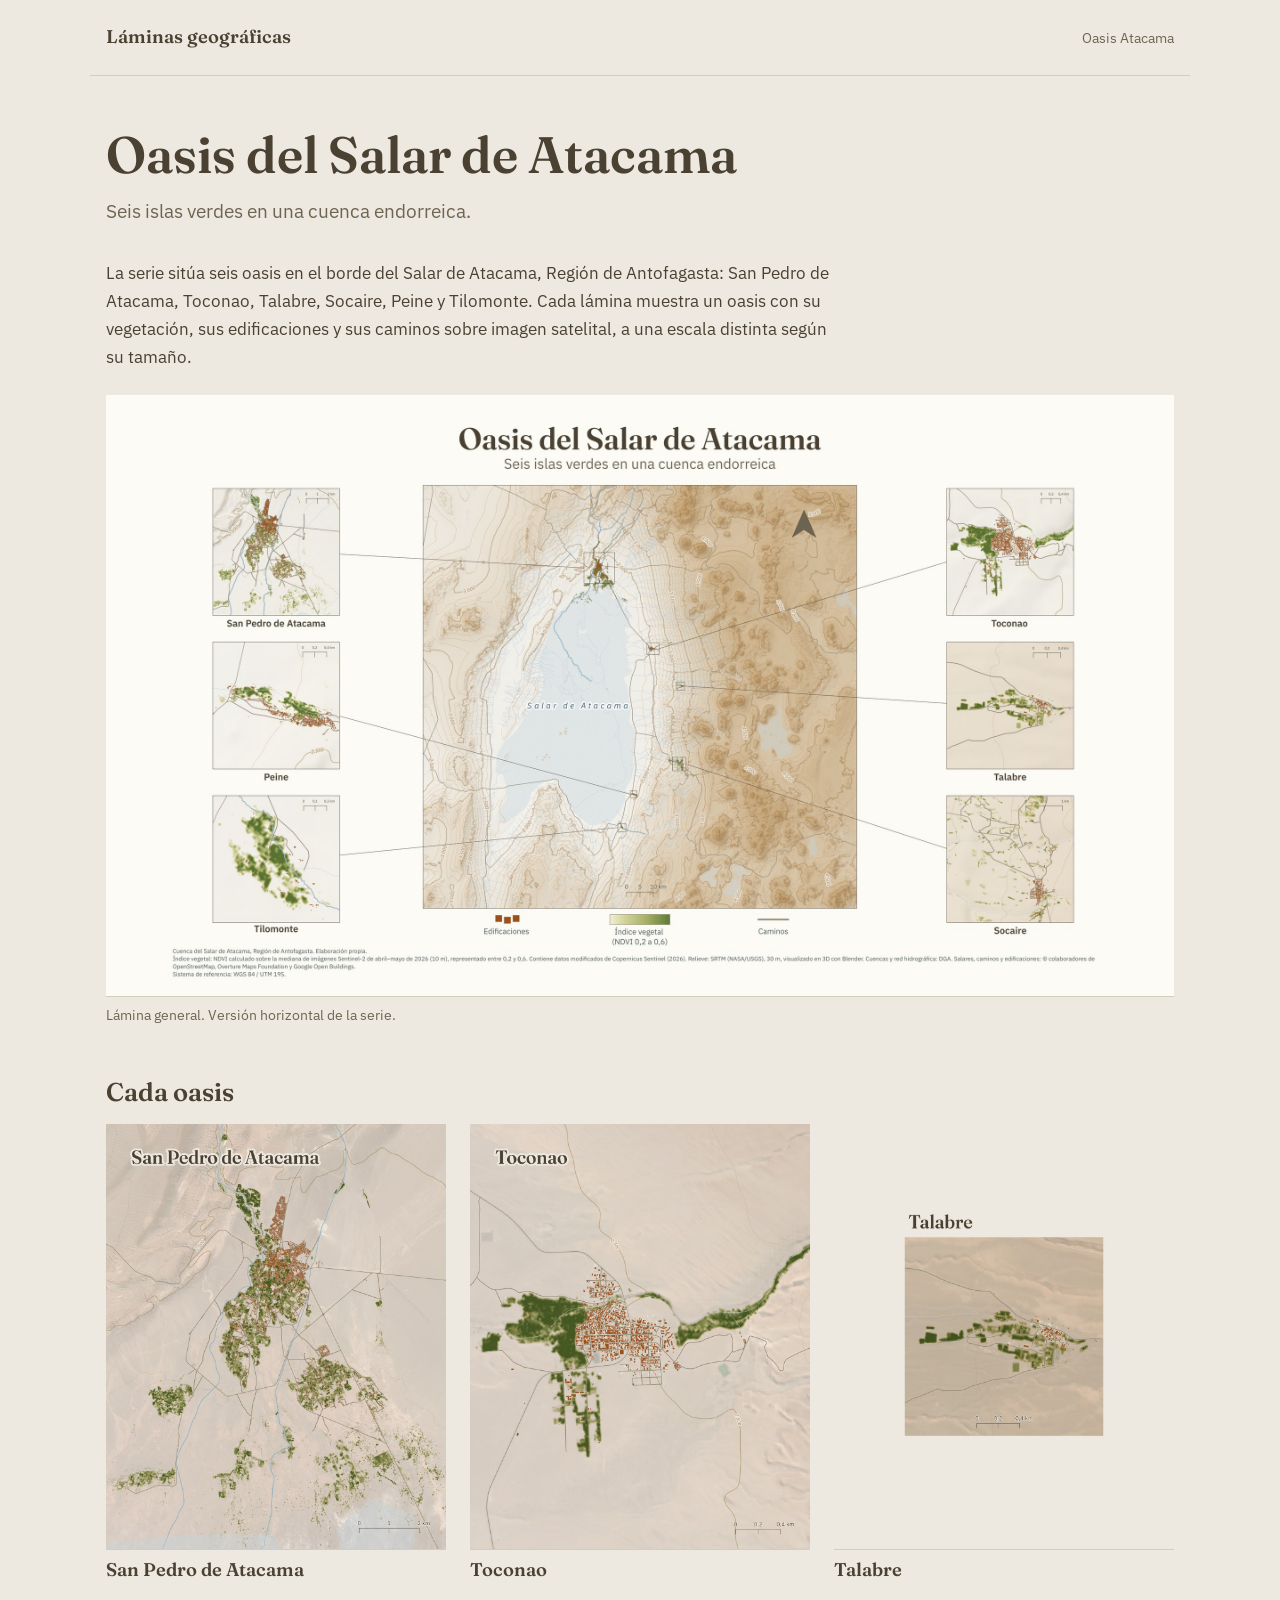
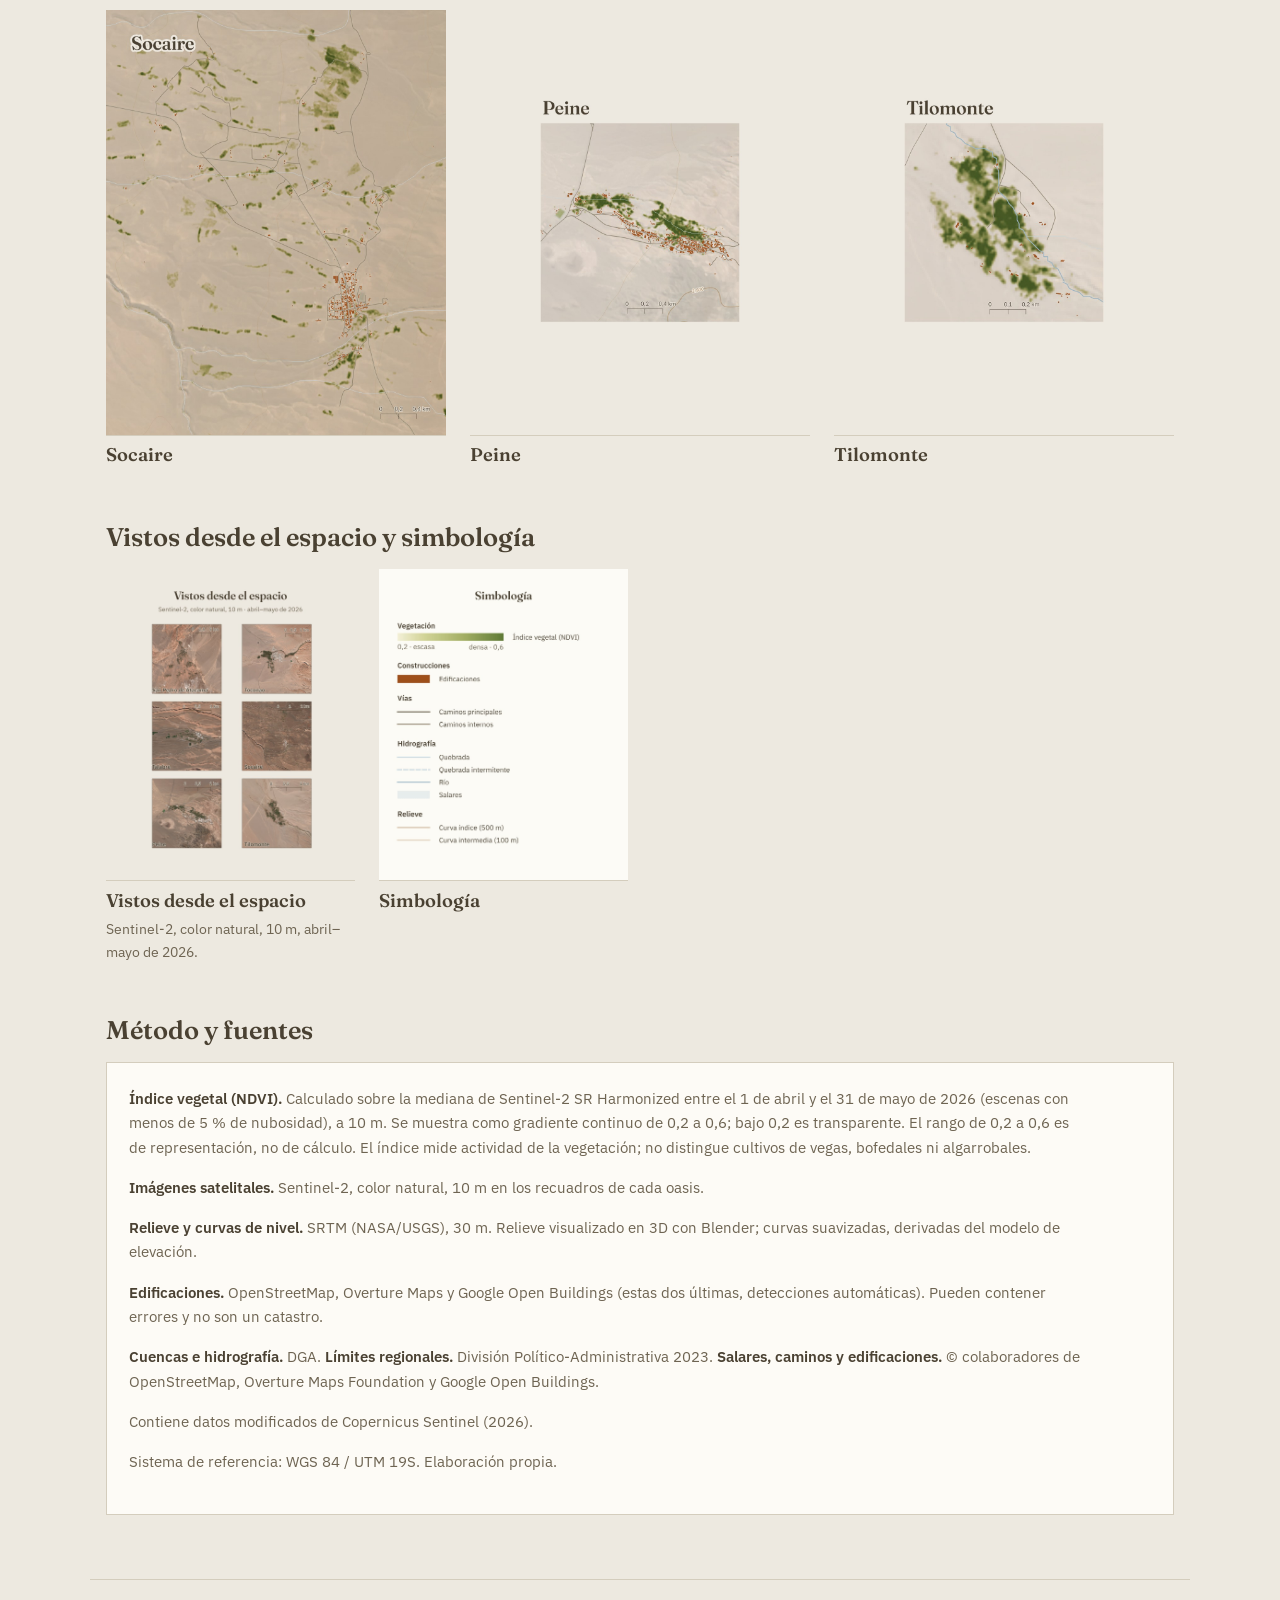
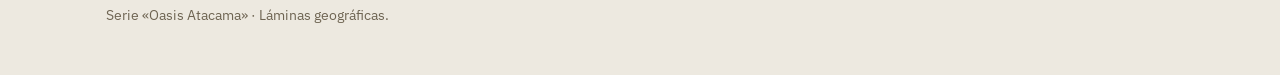
==== oasis/index.html @ 91634dd9 "Add files via upload" ====
<!doctype html>
<html lang="es-CL">
<head>
<meta charset="utf-8">
<meta name="viewport" content="width=device-width,initial-scale=1">
<title>Oasis Atacama · Láminas geográficas</title>
<meta name="description" content="Seis islas verdes en una cuenca endorreica: los oasis del Salar de Atacama vistos con Sentinel-2.">
<link rel="preconnect" href="https://fonts.googleapis.com"><link rel="preconnect" href="https://fonts.gstatic.com" crossorigin><link href="https://fonts.googleapis.com/css2?family=Fraunces:opsz,wght@9..144,600&family=IBM+Plex+Sans:wght@400;600&display=swap" rel="stylesheet">
<link rel="stylesheet" href="../estilos.css">
</head>
<body>
<header class="sitio"><a class="marca" href="../index.html">Láminas geográficas</a><nav><a href="index.html" aria-current="page">Oasis Atacama</a></nav></header>
<main>
<h1>Oasis del Salar de Atacama</h1>
<p class="bajada">Seis islas verdes en una cuenca endorreica.</p>
<p>La serie sitúa seis oasis en el borde del Salar de Atacama, Región de Antofagasta: San Pedro de Atacama, Toconao, Talabre, Socaire, Peine y Tilomonte. Cada lámina muestra un oasis con su vegetación, sus edificaciones y sus caminos sobre imagen satelital, a una escala distinta según su tamaño.</p>
<figure class="hero"><img src="../img/oasis_horizontal.jpg" width="2400" height="1350" alt="Lámina horizontal: mapa de la cuenca del Salar de Atacama al centro, con relieve y curvas de nivel, y seis recuadros de detalle conectados a cada oasis: San Pedro de Atacama, Toconao, Talabre, Socaire, Peine y Tilomonte." loading="eager"><figcaption>Lámina general. Versión horizontal de la serie.</figcaption></figure>

<h2>Cada oasis</h2>
<div class="grilla"><article class="tarjeta"><a href="../img/02_san_pedro.jpg"><figure><img src="../img/02_san_pedro.jpg" width="1080" height="1350" alt="Mapa del oasis de San Pedro de Atacama sobre imagen satelital: vegetación en verde, edificaciones en marrón y caminos en gris." loading="lazy"></figure><h3>San Pedro de Atacama</h3></a></article><article class="tarjeta"><a href="../img/03_toconao.jpg"><figure><img src="../img/03_toconao.jpg" width="1080" height="1350" alt="Mapa del oasis de Toconao: una franja de vegetación verde al oeste y al este del casco urbano, con edificaciones en marrón." loading="lazy"></figure><h3>Toconao</h3></a></article><article class="tarjeta"><a href="../img/04_talabre.jpg"><figure><img src="../img/04_talabre.jpg" width="1080" height="1350" alt="Mapa del oasis de Talabre: parcelas verdes alargadas alrededor del poblado, sobre imagen satelital." loading="lazy"></figure><h3>Talabre</h3></a></article><article class="tarjeta"><a href="../img/05_socaire.jpg"><figure><img src="../img/05_socaire.jpg" width="1080" height="1350" alt="Mapa del oasis de Socaire: parcelas verdes dispersas alrededor del poblado, con caminos en gris." loading="lazy"></figure><h3>Socaire</h3></a></article><article class="tarjeta"><a href="../img/06_peine.jpg"><figure><img src="../img/06_peine.jpg" width="1080" height="1350" alt="Mapa del oasis de Peine: vegetación verde y edificaciones en marrón dispuestas de forma alargada." loading="lazy"></figure><h3>Peine</h3></a></article><article class="tarjeta"><a href="../img/07_tilomonte.jpg"><figure><img src="../img/07_tilomonte.jpg" width="1080" height="1350" alt="Mapa del oasis de Tilomonte: mancha de vegetación verde con quebradas en azul y algunas edificaciones." loading="lazy"></figure><h3>Tilomonte</h3></a></article></div>

<h2>Vistos desde el espacio y simbología</h2>
<div class="grilla chica">
<article class="tarjeta"><a href="../img/08_vistos_desde_el_espacio.jpg"><figure><img src="../img/08_vistos_desde_el_espacio.jpg" width="1080" height="1350" alt="Seis recuadros en color natural de los oasis, vistos desde el espacio con Sentinel-2." loading="lazy"></figure><h3>Vistos desde el espacio</h3><p>Sentinel-2, color natural, 10&nbsp;m, abril–mayo de 2026.</p></a></article>
<article class="tarjeta"><a href="../img/09_simbologia.jpg"><figure><img src="../img/09_simbologia.jpg" width="1080" height="1350" alt="Simbología de la serie: índice vegetal, edificaciones, vías, hidrografía y curvas de nivel." loading="lazy"></figure><h3>Simbología</h3></a></article>
</div>

<h2>Método y fuentes</h2>
<div class="metodo">
<p><strong>Índice vegetal (NDVI).</strong> Calculado sobre la mediana de Sentinel-2 SR Harmonized entre el 1 de abril y el 31 de mayo de 2026 (escenas con menos de 5&nbsp;% de nubosidad), a 10&nbsp;m. Se muestra como gradiente continuo de 0,2 a 0,6; bajo 0,2 es transparente. El rango de 0,2 a 0,6 es de representación, no de cálculo. El índice mide actividad de la vegetación; no distingue cultivos de vegas, bofedales ni algarrobales.</p>
<p><strong>Imágenes satelitales.</strong> Sentinel-2, color natural, 10&nbsp;m en los recuadros de cada oasis.</p>
<p><strong>Relieve y curvas de nivel.</strong> SRTM (NASA/USGS), 30&nbsp;m. Relieve visualizado en 3D con Blender; curvas suavizadas, derivadas del modelo de elevación.</p>
<p><strong>Edificaciones.</strong> OpenStreetMap, Overture Maps y Google Open Buildings (estas dos últimas, detecciones automáticas). Pueden contener errores y no son un catastro.</p>
<p><strong>Cuencas e hidrografía.</strong> DGA. <strong>Límites regionales.</strong> División Político-Administrativa 2023. <strong>Salares, caminos y edificaciones.</strong> © colaboradores de OpenStreetMap, Overture Maps Foundation y Google Open Buildings.</p>
<p>Contiene datos modificados de Copernicus Sentinel (2026).</p>
<p>Sistema de referencia: WGS&nbsp;84 / UTM&nbsp;19S. Elaboración propia.</p>
</div>
</main>
<footer>Serie «Oasis Atacama» · Láminas geográficas.</footer>
</body>
</html>
---- estilos.css ----
:root{--texto:#4A4132;--gris:#6E6452;--fondo:#EDE9E0;--leyenda:#FDFBF6;--linea:#d4cdbd}
*{box-sizing:border-box}
html{-webkit-text-size-adjust:100%}
body{margin:0;background:var(--fondo);color:var(--texto);font-family:"IBM Plex Sans",system-ui,sans-serif;line-height:1.65;font-size:17px}
a{color:var(--texto);text-decoration-color:var(--gris);text-underline-offset:3px}
a:hover{color:#000}
header.sitio{display:flex;justify-content:space-between;align-items:baseline;gap:1rem;flex-wrap:wrap;max-width:1100px;margin:0 auto;padding:1.4rem 16px;border-bottom:1px solid var(--linea)}
header.sitio .marca{font-family:Fraunces,Georgia,serif;font-weight:600;font-size:1.15rem;text-decoration:none}
header.sitio nav a{margin-left:1.4rem;font-size:.9rem;color:var(--gris);text-decoration:none}
header.sitio nav a:hover{color:var(--texto)}
main{max-width:1100px;margin:0 auto;padding:0 16px 4rem}
h1,h2,h3{font-family:Fraunces,Georgia,serif;font-weight:600;line-height:1.2;margin:0}
h1{font-size:clamp(2rem,5vw,3.2rem);margin:3rem 0 .6rem}
h2{font-size:1.6rem;margin:3.2rem 0 1rem}
h3{font-size:1.15rem;margin:0 0 .3rem}
.bajada{font-size:1.2rem;color:var(--gris);max-width:46rem;margin:0 0 2rem}
p{max-width:46rem;margin:0 0 1rem}
figure{margin:0}
figure img{display:block;width:100%;height:auto;background:var(--leyenda);box-shadow:0 1px 0 var(--linea)}
figcaption{font-size:.85rem;color:var(--gris);margin-top:.5rem}
.hero{margin:1.5rem 0 .5rem}
.grilla{display:grid;grid-template-columns:repeat(auto-fill,minmax(250px,1fr));gap:1.5rem}
.grilla.chica{grid-template-columns:repeat(auto-fill,minmax(210px,1fr))}
.tarjeta a{text-decoration:none;display:block}
.tarjeta h3{margin-top:.6rem}
.tarjeta p{font-size:.9rem;color:var(--gris);margin:0}
.metodo{background:var(--leyenda);border:1px solid var(--linea);padding:1.5rem 1.4rem;margin-top:1rem}
.metodo p{font-size:.92rem;color:var(--gris);max-width:60rem}
.metodo strong{color:var(--texto);font-weight:600}
.proximas{color:var(--gris);font-size:.95rem}
footer{max-width:1100px;margin:0 auto;padding:1.5rem 16px 3rem;border-top:1px solid var(--linea);font-size:.85rem;color:var(--gris)}
@media (max-width:560px){body{font-size:16px}header.sitio nav a{margin:0 1rem 0 0}}
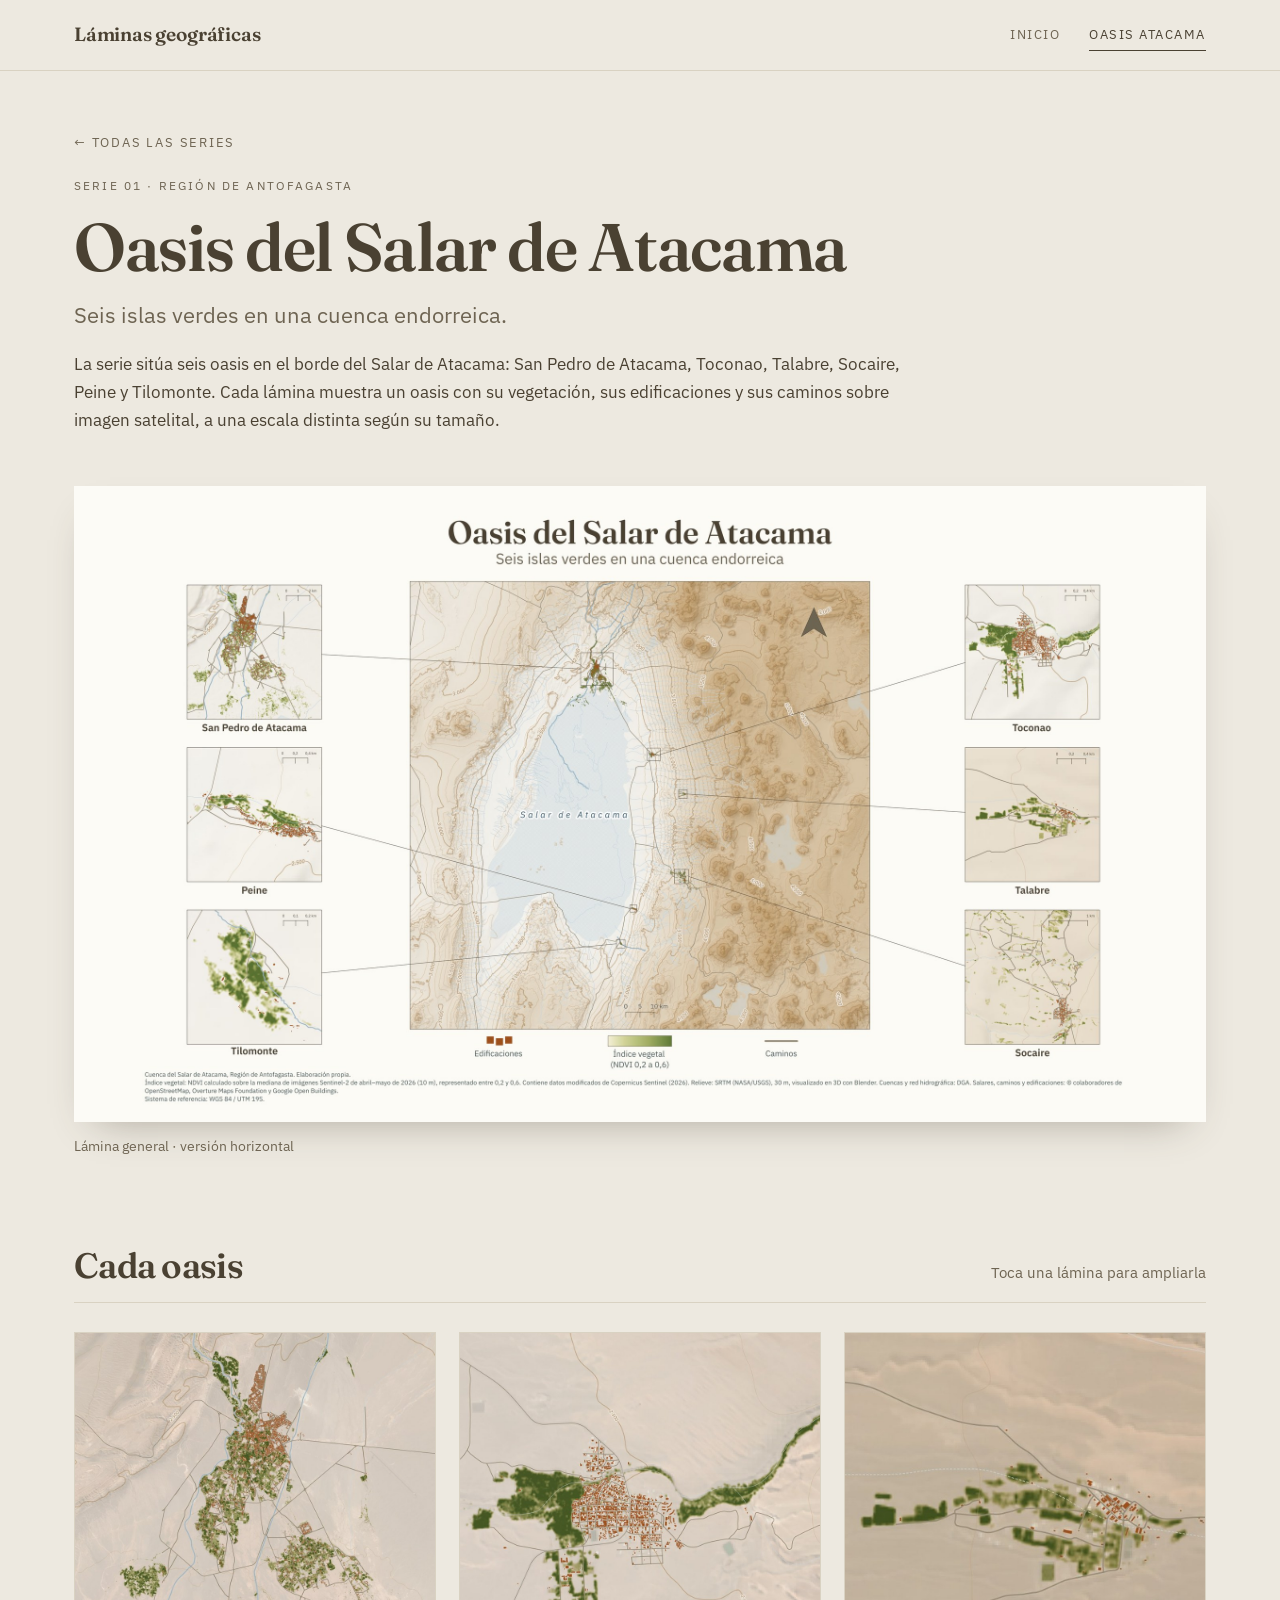
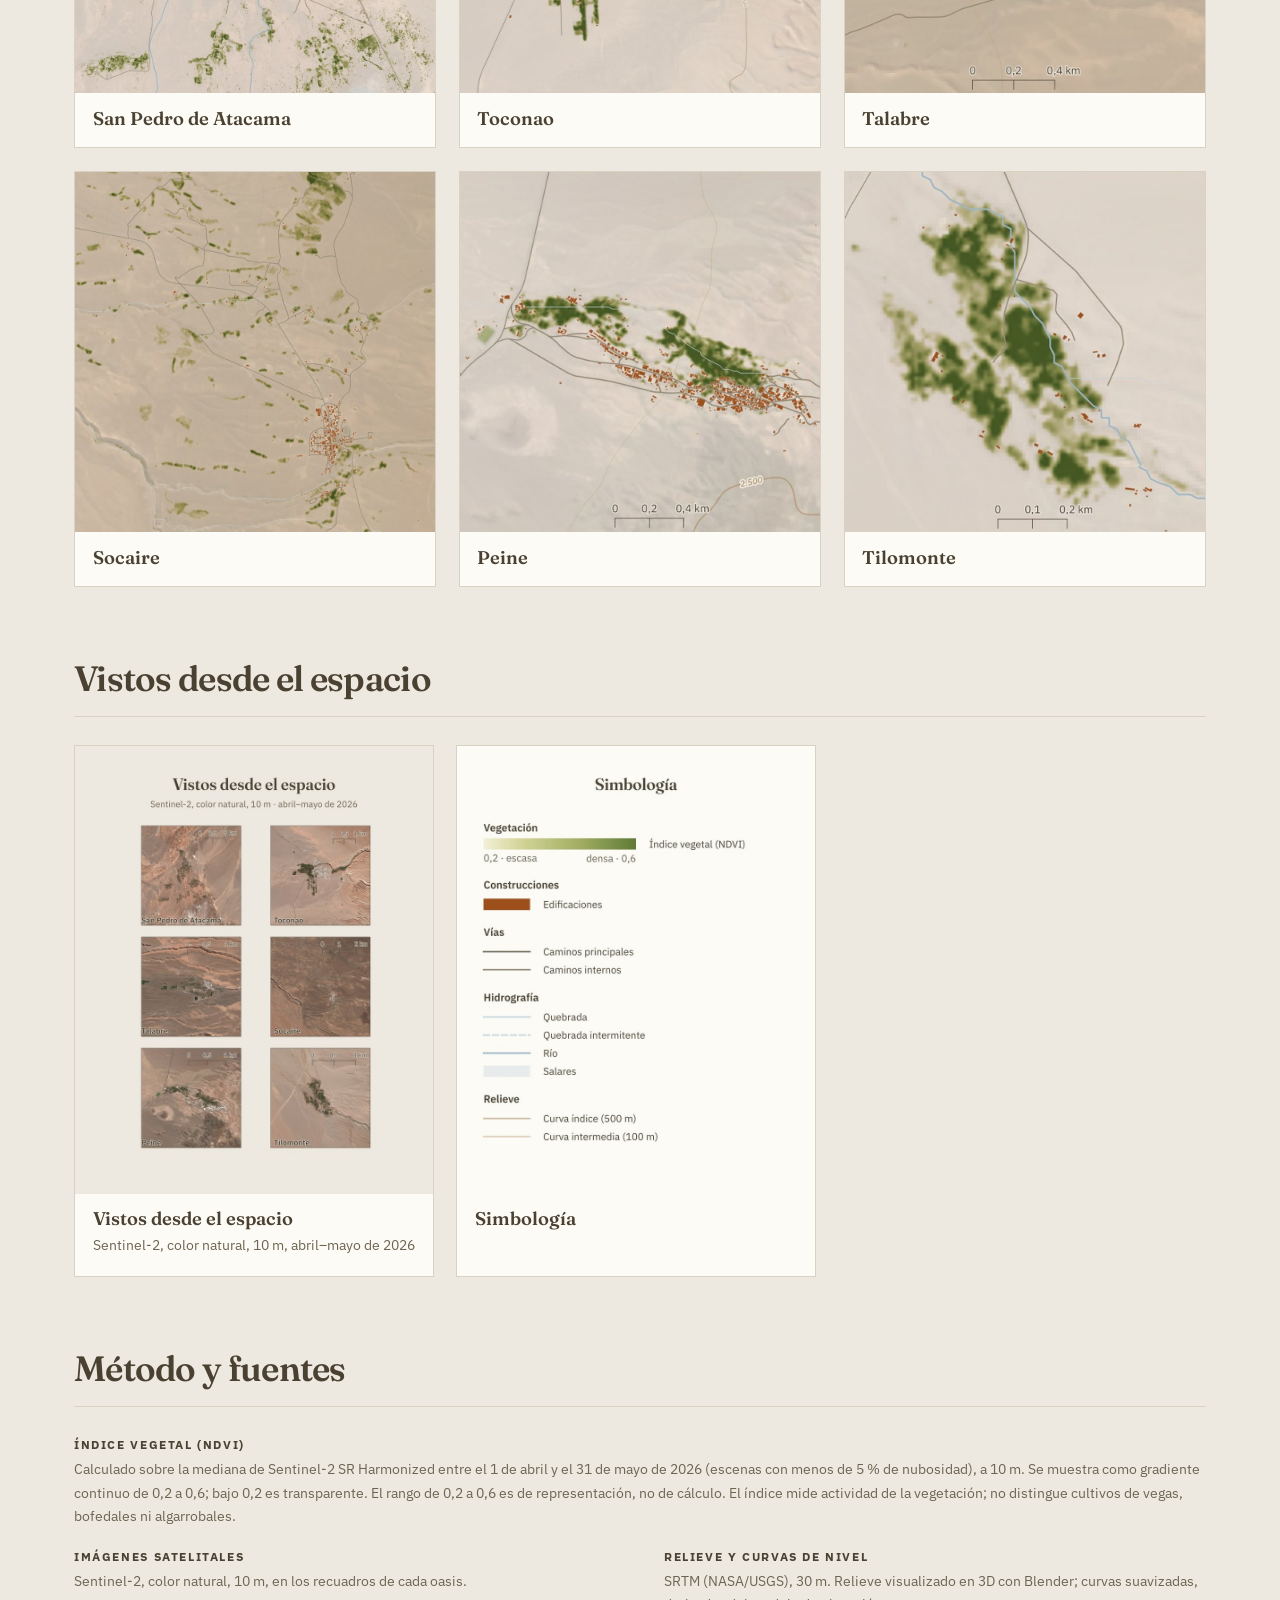
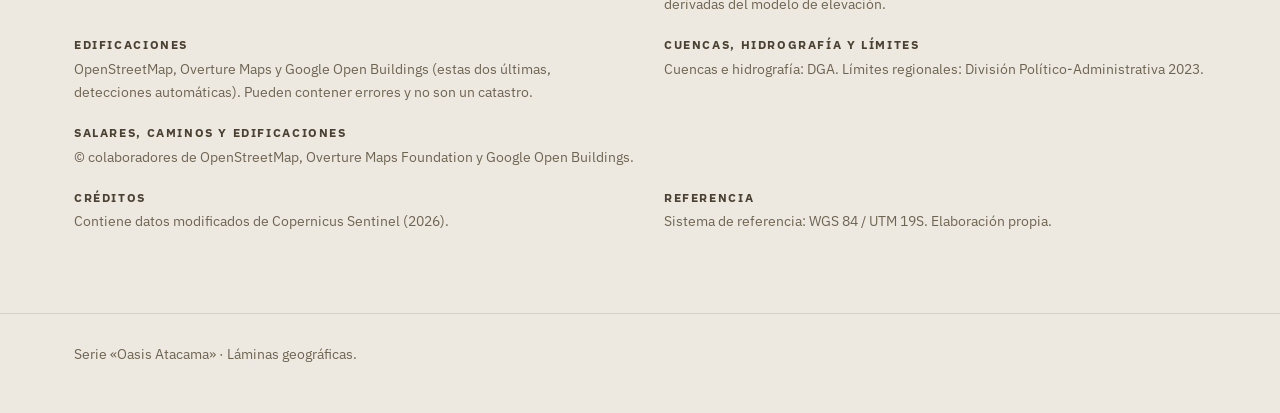
==== commit c979bfcb: "Add files via upload" ====
--- a/oasis/index.html
+++ b/oasis/index.html
@@ -9,33 +9,31 @@
 <link rel="stylesheet" href="../estilos.css">
 </head>
 <body>
-<header class="sitio"><a class="marca" href="../index.html">Láminas geográficas</a><nav><a href="index.html" aria-current="page">Oasis Atacama</a></nav></header>
-<main>
-<h1>Oasis del Salar de Atacama</h1>
-<p class="bajada">Seis islas verdes en una cuenca endorreica.</p>
-<p>La serie sitúa seis oasis en el borde del Salar de Atacama, Región de Antofagasta: San Pedro de Atacama, Toconao, Talabre, Socaire, Peine y Tilomonte. Cada lámina muestra un oasis con su vegetación, sus edificaciones y sus caminos sobre imagen satelital, a una escala distinta según su tamaño.</p>
-<figure class="hero"><img src="../img/oasis_horizontal.jpg" width="2400" height="1350" alt="Lámina horizontal: mapa de la cuenca del Salar de Atacama al centro, con relieve y curvas de nivel, y seis recuadros de detalle conectados a cada oasis: San Pedro de Atacama, Toconao, Talabre, Socaire, Peine y Tilomonte." loading="eager"><figcaption>Lámina general. Versión horizontal de la serie.</figcaption></figure>
-
-<h2>Cada oasis</h2>
-<div class="grilla"><article class="tarjeta"><a href="../img/02_san_pedro.jpg"><figure><img src="../img/02_san_pedro.jpg" width="1080" height="1350" alt="Mapa del oasis de San Pedro de Atacama sobre imagen satelital: vegetación en verde, edificaciones en marrón y caminos en gris." loading="lazy"></figure><h3>San Pedro de Atacama</h3></a></article><article class="tarjeta"><a href="../img/03_toconao.jpg"><figure><img src="../img/03_toconao.jpg" width="1080" height="1350" alt="Mapa del oasis de Toconao: una franja de vegetación verde al oeste y al este del casco urbano, con edificaciones en marrón." loading="lazy"></figure><h3>Toconao</h3></a></article><article class="tarjeta"><a href="../img/04_talabre.jpg"><figure><img src="../img/04_talabre.jpg" width="1080" height="1350" alt="Mapa del oasis de Talabre: parcelas verdes alargadas alrededor del poblado, sobre imagen satelital." loading="lazy"></figure><h3>Talabre</h3></a></article><article class="tarjeta"><a href="../img/05_socaire.jpg"><figure><img src="../img/05_socaire.jpg" width="1080" height="1350" alt="Mapa del oasis de Socaire: parcelas verdes dispersas alrededor del poblado, con caminos en gris." loading="lazy"></figure><h3>Socaire</h3></a></article><article class="tarjeta"><a href="../img/06_peine.jpg"><figure><img src="../img/06_peine.jpg" width="1080" height="1350" alt="Mapa del oasis de Peine: vegetación verde y edificaciones en marrón dispuestas de forma alargada." loading="lazy"></figure><h3>Peine</h3></a></article><article class="tarjeta"><a href="../img/07_tilomonte.jpg"><figure><img src="../img/07_tilomonte.jpg" width="1080" height="1350" alt="Mapa del oasis de Tilomonte: mancha de vegetación verde con quebradas en azul y algunas edificaciones." loading="lazy"></figure><h3>Tilomonte</h3></a></article></div>
-
-<h2>Vistos desde el espacio y simbología</h2>
-<div class="grilla chica">
-<article class="tarjeta"><a href="../img/08_vistos_desde_el_espacio.jpg"><figure><img src="../img/08_vistos_desde_el_espacio.jpg" width="1080" height="1350" alt="Seis recuadros en color natural de los oasis, vistos desde el espacio con Sentinel-2." loading="lazy"></figure><h3>Vistos desde el espacio</h3><p>Sentinel-2, color natural, 10&nbsp;m, abril–mayo de 2026.</p></a></article>
-<article class="tarjeta"><a href="../img/09_simbologia.jpg"><figure><img src="../img/09_simbologia.jpg" width="1080" height="1350" alt="Simbología de la serie: índice vegetal, edificaciones, vías, hidrografía y curvas de nivel." loading="lazy"></figure><h3>Simbología</h3></a></article>
-</div>
-
-<h2>Método y fuentes</h2>
+<header class="sitio"><div class="wrap"><a class="marca" href="../index.html">Láminas geográficas</a><nav><a href="../index.html">Inicio</a><a href="index.html" aria-current="page">Oasis Atacama</a></nav></div></header>
+<main class="wrap">
+<div class="titulo-pagina"><a class="volver" href="../index.html">← Todas las series</a><p class="etiqueta">Serie 01 · Región de Antofagasta</p><h1>Oasis del Salar de Atacama</h1><p class="bajada">Seis islas verdes en una cuenca endorreica.</p><p style="margin-top:1.2rem">La serie sitúa seis oasis en el borde del Salar de Atacama: San Pedro de Atacama, Toconao, Talabre, Socaire, Peine y Tilomonte. Cada lámina muestra un oasis con su vegetación, sus edificaciones y sus caminos sobre imagen satelital, a una escala distinta según su tamaño.</p></div>
+<figure class="hero"><img src="../img/oasis_horizontal.jpg" width="2400" height="1350" alt="Lámina horizontal: mapa de la cuenca del Salar de Atacama al centro, con relieve y curvas de nivel, y seis recuadros de detalle conectados a cada oasis." loading="eager"><figcaption><span>Lámina general · versión horizontal</span></figcaption></figure>
+<section class="seccion"><header><h2>Cada oasis</h2><p>Toca una lámina para ampliarla</p></header><div class="grilla"><figure class="ficha"><button type="button" data-full="../img/02_san_pedro.jpg" data-alt="Mapa del oasis de San Pedro de Atacama sobre imagen satelital: vegetación en verde, edificaciones en marrón y caminos en gris." aria-label="Ampliar lámina: San Pedro de Atacama"><img src="../img/thumbs/02_san_pedro.jpg" width="900" height="900" alt="Mapa del oasis de San Pedro de Atacama sobre imagen satelital: vegetación en verde, edificaciones en marrón y caminos en gris." loading="lazy"></button><figcaption><strong>San Pedro de Atacama</strong></figcaption></figure><figure class="ficha"><button type="button" data-full="../img/03_toconao.jpg" data-alt="Mapa del oasis de Toconao: franjas de vegetación verde al oeste y al este del casco urbano, con edificaciones en marrón." aria-label="Ampliar lámina: Toconao"><img src="../img/thumbs/03_toconao.jpg" width="900" height="900" alt="Mapa del oasis de Toconao: franjas de vegetación verde al oeste y al este del casco urbano, con edificaciones en marrón." loading="lazy"></button><figcaption><strong>Toconao</strong></figcaption></figure><figure class="ficha"><button type="button" data-full="../img/04_talabre.jpg" data-alt="Mapa del oasis de Talabre: parcelas verdes alargadas alrededor del poblado, sobre imagen satelital." aria-label="Ampliar lámina: Talabre"><img src="../img/thumbs/04_talabre.jpg" width="900" height="900" alt="Mapa del oasis de Talabre: parcelas verdes alargadas alrededor del poblado, sobre imagen satelital." loading="lazy"></button><figcaption><strong>Talabre</strong></figcaption></figure><figure class="ficha"><button type="button" data-full="../img/05_socaire.jpg" data-alt="Mapa del oasis de Socaire: parcelas verdes dispersas alrededor del poblado, con caminos en gris." aria-label="Ampliar lámina: Socaire"><img src="../img/thumbs/05_socaire.jpg" width="900" height="900" alt="Mapa del oasis de Socaire: parcelas verdes dispersas alrededor del poblado, con caminos en gris." loading="lazy"></button><figcaption><strong>Socaire</strong></figcaption></figure><figure class="ficha"><button type="button" data-full="../img/06_peine.jpg" data-alt="Mapa del oasis de Peine: vegetación verde y edificaciones en marrón dispuestas de forma alargada." aria-label="Ampliar lámina: Peine"><img src="../img/thumbs/06_peine.jpg" width="900" height="900" alt="Mapa del oasis de Peine: vegetación verde y edificaciones en marrón dispuestas de forma alargada." loading="lazy"></button><figcaption><strong>Peine</strong></figcaption></figure><figure class="ficha"><button type="button" data-full="../img/07_tilomonte.jpg" data-alt="Mapa del oasis de Tilomonte: mancha de vegetación verde con quebradas en azul y algunas edificaciones." aria-label="Ampliar lámina: Tilomonte"><img src="../img/thumbs/07_tilomonte.jpg" width="900" height="900" alt="Mapa del oasis de Tilomonte: mancha de vegetación verde con quebradas en azul y algunas edificaciones." loading="lazy"></button><figcaption><strong>Tilomonte</strong></figcaption></figure></div></section>
+<section class="seccion"><header><h2>Vistos desde el espacio</h2></header><div class="grilla dos"><figure class="ficha"><button type="button" data-full="../img/08_vistos_desde_el_espacio.jpg" data-alt="Seis recuadros en color natural de los oasis, vistos con Sentinel-2." aria-label="Ampliar lámina: Vistos desde el espacio"><img src="../img/thumbs/08_vistos_desde_el_espacio.jpg" width="800" height="1000" alt="Seis recuadros en color natural de los oasis, vistos con Sentinel-2." loading="lazy"></button><figcaption><strong>Vistos desde el espacio</strong><span>Sentinel-2, color natural, 10 m, abril–mayo de 2026</span></figcaption></figure><figure class="ficha"><button type="button" data-full="../img/09_simbologia.jpg" data-alt="Simbología de la serie: índice vegetal, edificaciones, vías, hidrografía y curvas de nivel." aria-label="Ampliar lámina: Simbología"><img src="../img/thumbs/09_simbologia.jpg" width="800" height="1000" alt="Simbología de la serie: índice vegetal, edificaciones, vías, hidrografía y curvas de nivel." loading="lazy"></button><figcaption><strong>Simbología</strong></figcaption></figure></div></section>
+<section class="seccion"><header><h2>Método y fuentes</h2></header>
 <div class="metodo">
-<p><strong>Índice vegetal (NDVI).</strong> Calculado sobre la mediana de Sentinel-2 SR Harmonized entre el 1 de abril y el 31 de mayo de 2026 (escenas con menos de 5&nbsp;% de nubosidad), a 10&nbsp;m. Se muestra como gradiente continuo de 0,2 a 0,6; bajo 0,2 es transparente. El rango de 0,2 a 0,6 es de representación, no de cálculo. El índice mide actividad de la vegetación; no distingue cultivos de vegas, bofedales ni algarrobales.</p>
-<p><strong>Imágenes satelitales.</strong> Sentinel-2, color natural, 10&nbsp;m en los recuadros de cada oasis.</p>
-<p><strong>Relieve y curvas de nivel.</strong> SRTM (NASA/USGS), 30&nbsp;m. Relieve visualizado en 3D con Blender; curvas suavizadas, derivadas del modelo de elevación.</p>
-<p><strong>Edificaciones.</strong> OpenStreetMap, Overture Maps y Google Open Buildings (estas dos últimas, detecciones automáticas). Pueden contener errores y no son un catastro.</p>
-<p><strong>Cuencas e hidrografía.</strong> DGA. <strong>Límites regionales.</strong> División Político-Administrativa 2023. <strong>Salares, caminos y edificaciones.</strong> © colaboradores de OpenStreetMap, Overture Maps Foundation y Google Open Buildings.</p>
-<p>Contiene datos modificados de Copernicus Sentinel (2026).</p>
-<p>Sistema de referencia: WGS&nbsp;84 / UTM&nbsp;19S. Elaboración propia.</p>
-</div>
+<p class="ancho"><strong>Índice vegetal (NDVI)</strong>Calculado sobre la mediana de Sentinel-2 SR Harmonized entre el 1 de abril y el 31 de mayo de 2026 (escenas con menos de 5&nbsp;% de nubosidad), a 10&nbsp;m. Se muestra como gradiente continuo de 0,2 a 0,6; bajo 0,2 es transparente. El rango de 0,2 a 0,6 es de representación, no de cálculo. El índice mide actividad de la vegetación; no distingue cultivos de vegas, bofedales ni algarrobales.</p>
+<p><strong>Imágenes satelitales</strong>Sentinel-2, color natural, 10&nbsp;m, en los recuadros de cada oasis.</p>
+<p><strong>Relieve y curvas de nivel</strong>SRTM (NASA/USGS), 30&nbsp;m. Relieve visualizado en 3D con Blender; curvas suavizadas, derivadas del modelo de elevación.</p>
+<p><strong>Edificaciones</strong>OpenStreetMap, Overture Maps y Google Open Buildings (estas dos últimas, detecciones automáticas). Pueden contener errores y no son un catastro.</p>
+<p><strong>Cuencas, hidrografía y límites</strong>Cuencas e hidrografía: DGA. Límites regionales: División Político-Administrativa 2023.</p>
+<p class="ancho"><strong>Salares, caminos y edificaciones</strong>© colaboradores de OpenStreetMap, Overture Maps Foundation y Google Open Buildings.</p>
+<p><strong>Créditos</strong>Contiene datos modificados de Copernicus Sentinel (2026).</p>
+<p><strong>Referencia</strong>Sistema de referencia: WGS&nbsp;84 / UTM&nbsp;19S. Elaboración propia.</p>
+</div></section>
 </main>
-<footer>Serie «Oasis Atacama» · Láminas geográficas.</footer>
+<footer><div class="wrap">Serie «Oasis Atacama» · Láminas geográficas.</div></footer>
+<dialog id="visor"><form method="dialog"><button aria-label="Cerrar">Cerrar ✕</button></form><img id="visor-img" alt=""></dialog>
+<script>
+(function(){var d=document.getElementById("visor"),i=document.getElementById("visor-img");
+if(!d||!d.showModal)return;
+document.querySelectorAll("[data-full]").forEach(function(b){b.addEventListener("click",function(){i.src=b.dataset.full;i.alt=b.dataset.alt||"";d.showModal();});});
+d.addEventListener("click",function(e){if(e.target===d)d.close();});})();
+</script>
 </body>
-</html>+</html>
--- a/estilos.css
+++ b/estilos.css
@@ -1,32 +1,76 @@
-:root{--texto:#4A4132;--gris:#6E6452;--fondo:#EDE9E0;--leyenda:#FDFBF6;--linea:#d4cdbd}
+:root{--texto:#4A4132;--gris:#6E6452;--fondo:#EDE9E0;--leyenda:#FDFBF6;--linea:#d9d2c2;--acento:#4d6b2f}
 *{box-sizing:border-box}
-html{-webkit-text-size-adjust:100%}
-body{margin:0;background:var(--fondo);color:var(--texto);font-family:"IBM Plex Sans",system-ui,sans-serif;line-height:1.65;font-size:17px}
-a{color:var(--texto);text-decoration-color:var(--gris);text-underline-offset:3px}
-a:hover{color:#000}
-header.sitio{display:flex;justify-content:space-between;align-items:baseline;gap:1rem;flex-wrap:wrap;max-width:1100px;margin:0 auto;padding:1.4rem 16px;border-bottom:1px solid var(--linea)}
-header.sitio .marca{font-family:Fraunces,Georgia,serif;font-weight:600;font-size:1.15rem;text-decoration:none}
-header.sitio nav a{margin-left:1.4rem;font-size:.9rem;color:var(--gris);text-decoration:none}
-header.sitio nav a:hover{color:var(--texto)}
-main{max-width:1100px;margin:0 auto;padding:0 16px 4rem}
-h1,h2,h3{font-family:Fraunces,Georgia,serif;font-weight:600;line-height:1.2;margin:0}
-h1{font-size:clamp(2rem,5vw,3.2rem);margin:3rem 0 .6rem}
-h2{font-size:1.6rem;margin:3.2rem 0 1rem}
-h3{font-size:1.15rem;margin:0 0 .3rem}
-.bajada{font-size:1.2rem;color:var(--gris);max-width:46rem;margin:0 0 2rem}
-p{max-width:46rem;margin:0 0 1rem}
-figure{margin:0}
-figure img{display:block;width:100%;height:auto;background:var(--leyenda);box-shadow:0 1px 0 var(--linea)}
-figcaption{font-size:.85rem;color:var(--gris);margin-top:.5rem}
-.hero{margin:1.5rem 0 .5rem}
-.grilla{display:grid;grid-template-columns:repeat(auto-fill,minmax(250px,1fr));gap:1.5rem}
-.grilla.chica{grid-template-columns:repeat(auto-fill,minmax(210px,1fr))}
-.tarjeta a{text-decoration:none;display:block}
-.tarjeta h3{margin-top:.6rem}
-.tarjeta p{font-size:.9rem;color:var(--gris);margin:0}
-.metodo{background:var(--leyenda);border:1px solid var(--linea);padding:1.5rem 1.4rem;margin-top:1rem}
-.metodo p{font-size:.92rem;color:var(--gris);max-width:60rem}
-.metodo strong{color:var(--texto);font-weight:600}
-.proximas{color:var(--gris);font-size:.95rem}
-footer{max-width:1100px;margin:0 auto;padding:1.5rem 16px 3rem;border-top:1px solid var(--linea);font-size:.85rem;color:var(--gris)}
-@media (max-width:560px){body{font-size:16px}header.sitio nav a{margin:0 1rem 0 0}}
+html{-webkit-text-size-adjust:100%;scroll-behavior:smooth}
+body{margin:0;background:var(--fondo);color:var(--texto);font-family:"IBM Plex Sans",system-ui,sans-serif;line-height:1.65;font-size:17px;-webkit-font-smoothing:antialiased}
+a{color:inherit}
+.wrap{max-width:1180px;margin:0 auto;padding:0 24px}
+/* cabecera */
+header.sitio{border-bottom:1px solid var(--linea)}
+header.sitio .wrap{display:flex;justify-content:space-between;align-items:center;padding-top:1.2rem;padding-bottom:1.2rem}
+.marca{font-family:Fraunces,Georgia,serif;font-weight:600;font-size:1.2rem;text-decoration:none;letter-spacing:-.01em}
+header.sitio nav{display:flex;gap:1.8rem}
+header.sitio nav a{font-size:.8rem;letter-spacing:.12em;text-transform:uppercase;text-decoration:none;color:var(--gris);padding:.3rem 0;border-bottom:1px solid transparent;transition:.2s}
+header.sitio nav a:hover,header.sitio nav a[aria-current]{color:var(--texto);border-bottom-color:var(--texto)}
+/* tipografía */
+h1,h2,h3{font-family:Fraunces,Georgia,serif;font-weight:600;letter-spacing:-.02em;margin:0}
+h1{font-size:clamp(2.6rem,7vw,5rem);line-height:1.02}
+h2{font-size:clamp(1.6rem,3vw,2.2rem);line-height:1.15}
+h3{font-size:1.2rem;line-height:1.25}
+.etiqueta{font-size:.75rem;letter-spacing:.18em;text-transform:uppercase;color:var(--gris);margin:0 0 1.1rem}
+p{margin:0 0 1rem}
+.bajada{font-size:clamp(1.15rem,2vw,1.4rem);line-height:1.5;color:var(--gris)}
+/* portada: intro */
+.intro{display:grid;grid-template-columns:1.25fr 1fr;gap:3rem;align-items:end;padding:4.5rem 0 3rem}
+.intro .bio{font-size:1rem;color:var(--texto);border-left:2px solid var(--linea);padding-left:1.4rem}
+/* imagen principal */
+.hero{margin:0 0 1rem}
+.hero img{display:block;width:100%;height:auto;background:var(--leyenda);box-shadow:0 18px 40px -22px rgba(74,65,50,.45)}
+.hero figcaption{display:flex;justify-content:space-between;gap:1rem;flex-wrap:wrap;font-size:.85rem;color:var(--gris);margin-top:.8rem}
+.hero figcaption a{text-decoration:none;border-bottom:1px solid var(--gris)}
+.hero figcaption a:hover{color:var(--texto);border-color:var(--texto)}
+/* sección */
+.seccion{padding:4.5rem 0 0}
+.seccion>header{display:flex;justify-content:space-between;align-items:baseline;gap:1rem;flex-wrap:wrap;margin-bottom:1.8rem;padding-bottom:1rem;border-bottom:1px solid var(--linea)}
+.seccion>header p{margin:0;color:var(--gris);font-size:.95rem}
+/* tarjetas de serie */
+.serie{display:grid;grid-template-columns:minmax(0,340px) 1fr;gap:2.5rem;align-items:center;background:var(--leyenda);border:1px solid var(--linea);padding:1.5rem;text-decoration:none;transition:.25s}
+.serie:hover{transform:translateY(-3px);box-shadow:0 18px 36px -24px rgba(74,65,50,.55)}
+.serie img{display:block;width:100%;height:auto}
+.serie h3{font-size:clamp(1.6rem,3vw,2.3rem);margin-bottom:.6rem}
+.serie p{color:var(--gris);max-width:34rem}
+.serie .ir{font-size:.8rem;letter-spacing:.14em;text-transform:uppercase;color:var(--texto);border-bottom:1px solid var(--texto);padding-bottom:2px}
+.nueva{margin-top:1.2rem;border:1px dashed var(--linea);padding:1.4rem 1.6rem;color:var(--gris);font-size:.95rem}
+/* oasis */
+.titulo-pagina{padding:3.5rem 0 2.2rem;max-width:52rem}
+.titulo-pagina h1{font-size:clamp(2.4rem,6vw,4.2rem);margin-bottom:1rem}
+.volver{font-size:.8rem;letter-spacing:.14em;text-transform:uppercase;text-decoration:none;color:var(--gris);display:inline-block;margin-bottom:1.4rem}
+.volver:hover{color:var(--texto)}
+.grilla{display:grid;grid-template-columns:repeat(3,1fr);gap:1.4rem}
+.grilla.dos{grid-template-columns:repeat(2,minmax(0,360px))}
+.ficha{margin:0;background:var(--leyenda);border:1px solid var(--linea);transition:.25s}
+.ficha:hover{transform:translateY(-3px);box-shadow:0 18px 36px -24px rgba(74,65,50,.55)}
+.ficha button{display:block;width:100%;padding:0;border:0;background:none;cursor:zoom-in}
+.ficha img{display:block;width:100%;height:auto}
+.ficha figcaption{padding:.9rem 1.1rem 1.1rem}
+.ficha figcaption strong{font-family:Fraunces,Georgia,serif;font-size:1.15rem;font-weight:600;display:block;line-height:1.2}
+.ficha figcaption span{font-size:.85rem;color:var(--gris)}
+/* método */
+.metodo{display:grid;grid-template-columns:1fr 1fr;gap:1.2rem 3rem;margin-top:.5rem}
+.metodo p{font-size:.9rem;color:var(--gris);margin:0}
+.metodo strong{display:block;font-size:.72rem;letter-spacing:.14em;text-transform:uppercase;color:var(--texto);margin-bottom:.15rem}
+.metodo .ancho{grid-column:1/-1}
+/* visor */
+dialog{border:0;padding:0;background:transparent;max-width:min(94vw,900px);max-height:94vh;overflow:visible}
+dialog::backdrop{background:rgba(40,34,24,.82)}
+dialog img{display:block;max-width:100%;max-height:90vh;margin:auto;background:var(--leyenda)}
+dialog form{position:absolute;top:-2.4rem;right:0;margin:0}
+dialog button{font:inherit;font-size:.8rem;letter-spacing:.12em;text-transform:uppercase;background:none;border:0;color:#fff;cursor:pointer}
+footer{margin-top:5rem;border-top:1px solid var(--linea);padding:1.8rem 0 3rem;font-size:.85rem;color:var(--gris)}
+@media (max-width:820px){
+ .intro{grid-template-columns:1fr;gap:1.6rem;padding:2.6rem 0 2rem}
+ .serie{grid-template-columns:1fr;gap:1.4rem}
+ .grilla,.grilla.dos{grid-template-columns:repeat(2,1fr);gap:1rem}
+ .metodo{grid-template-columns:1fr}
+}
+@media (max-width:480px){body{font-size:16px}.wrap{padding:0 16px}.grilla,.grilla.dos{grid-template-columns:1fr}}
+@media (prefers-reduced-motion:reduce){*{transition:none!important}}
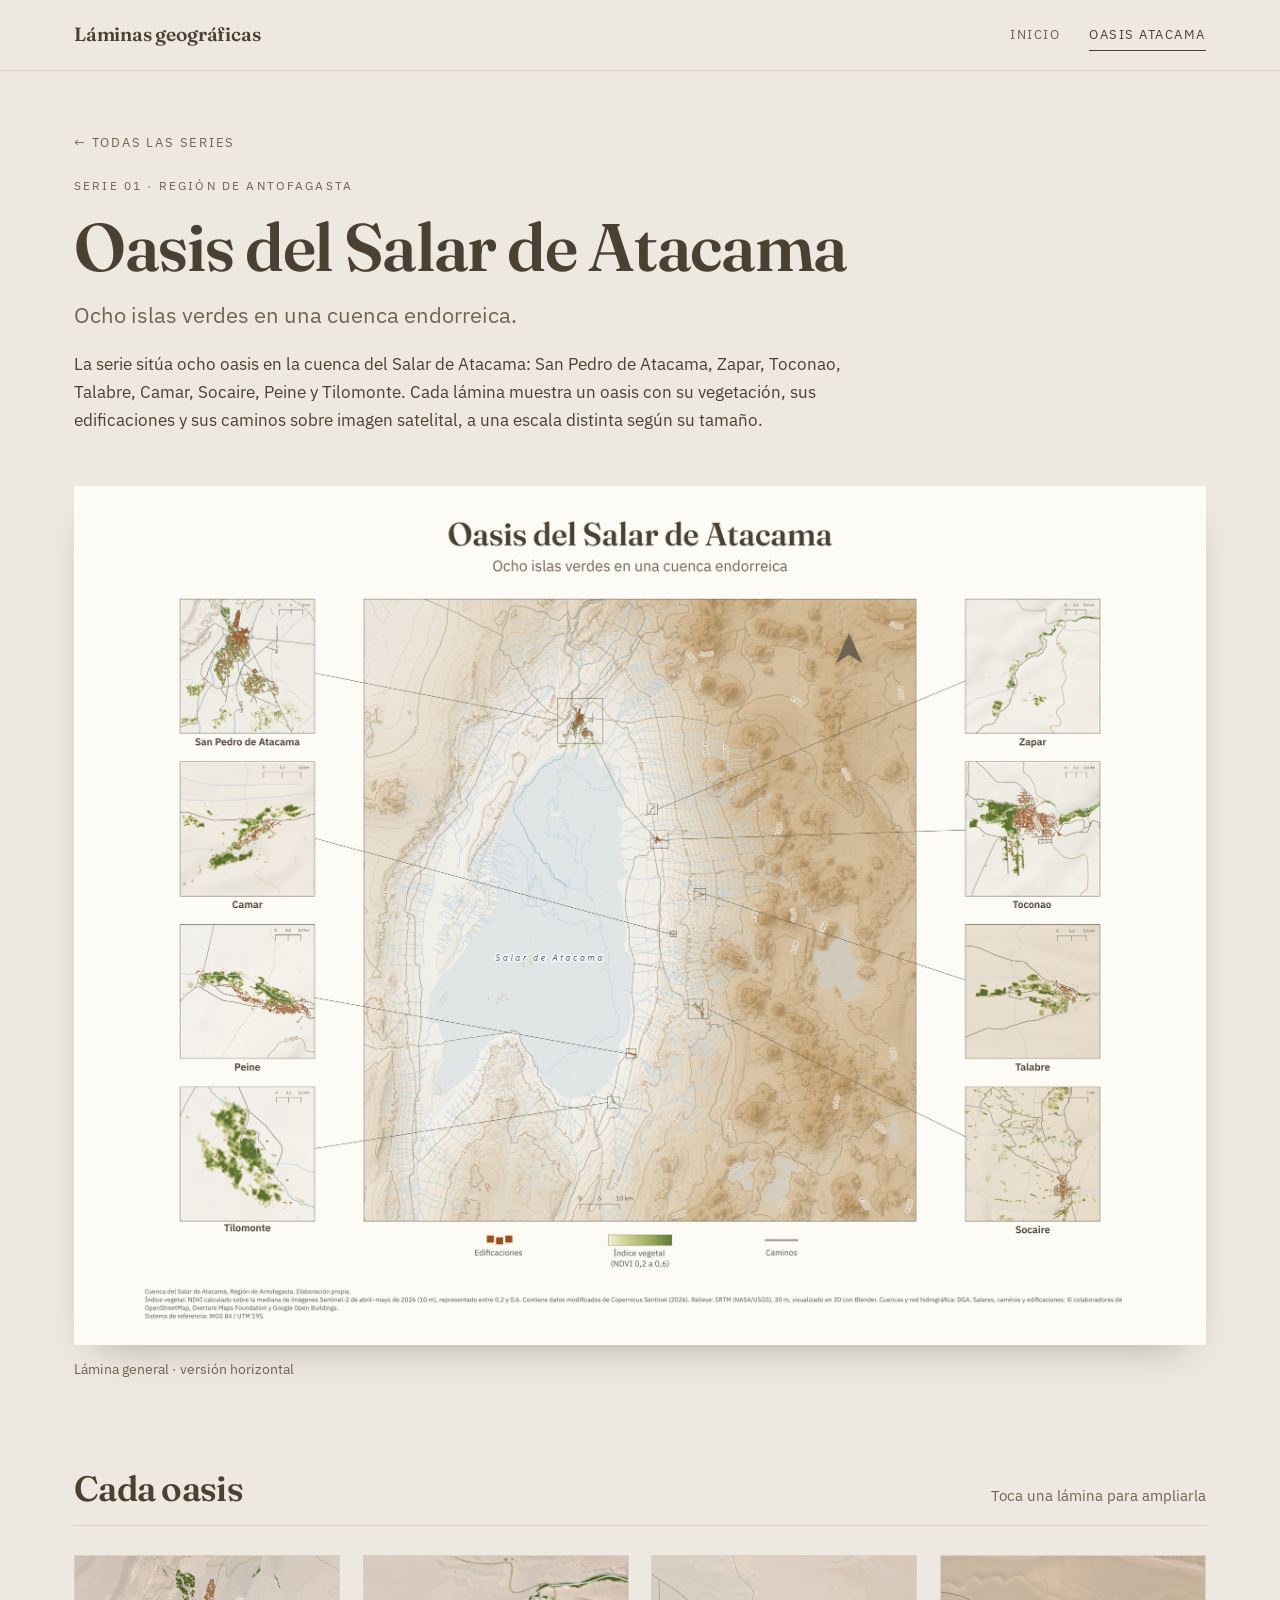
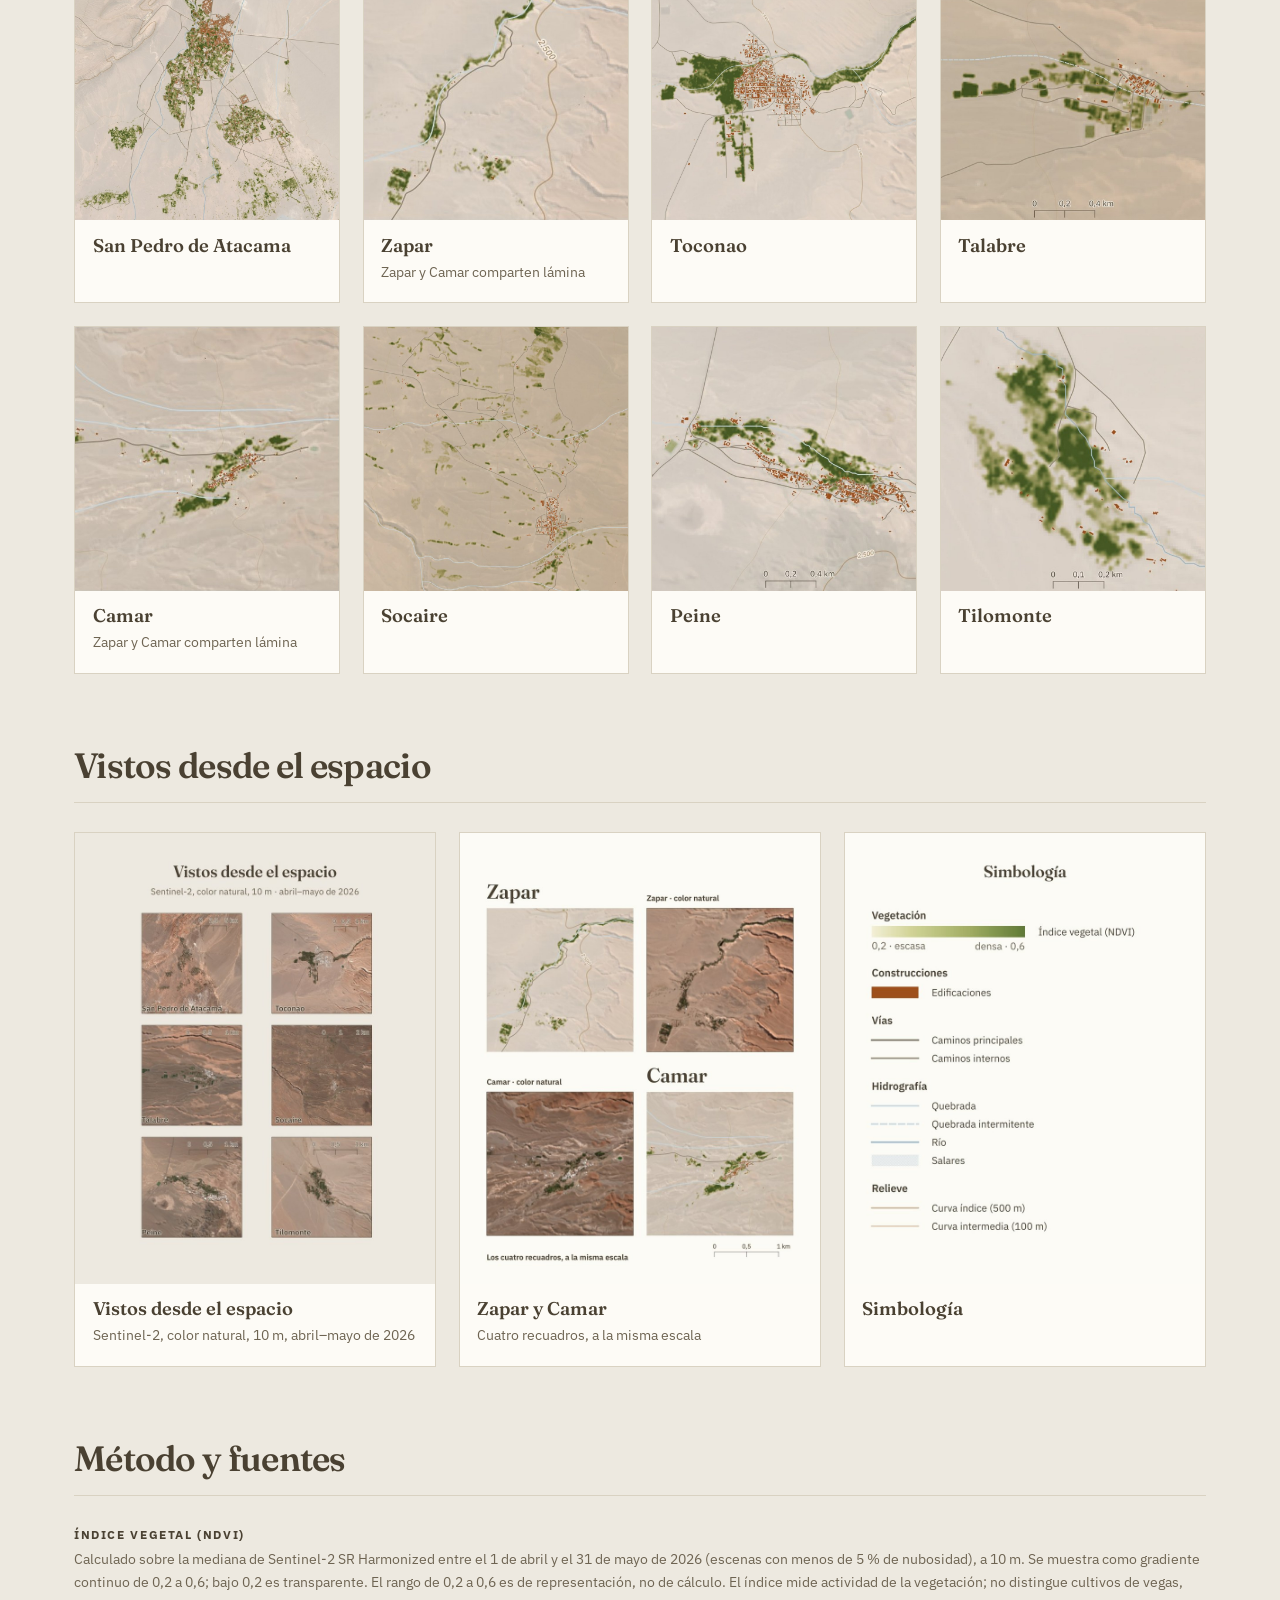
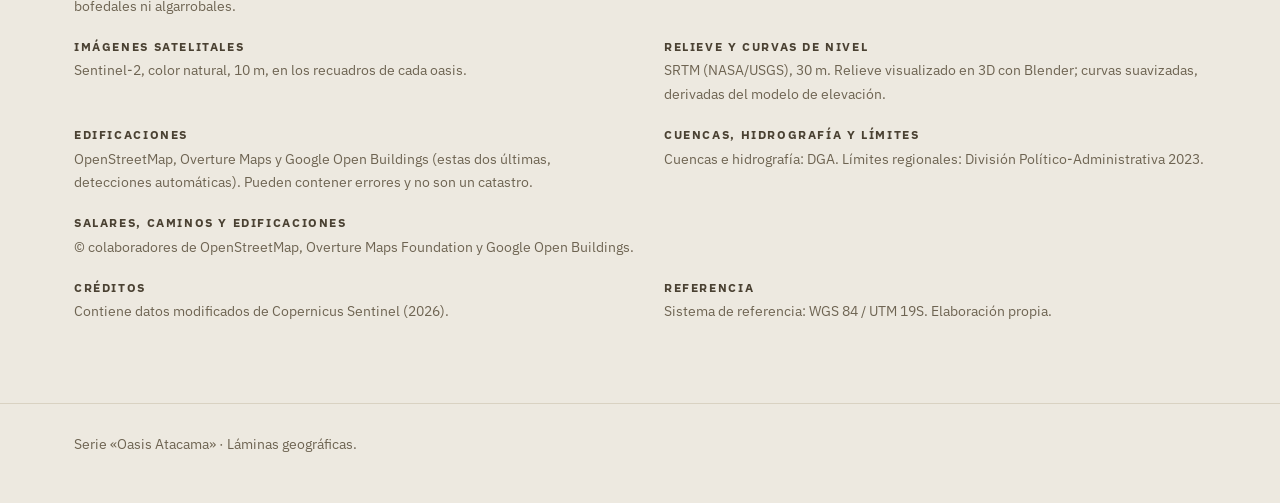
==== commit 2a08932a: "Add files via upload" ====
--- a/oasis/index.html
+++ b/oasis/index.html
@@ -4,17 +4,17 @@
 <meta charset="utf-8">
 <meta name="viewport" content="width=device-width,initial-scale=1">
 <title>Oasis Atacama · Láminas geográficas</title>
-<meta name="description" content="Seis islas verdes en una cuenca endorreica: los oasis del Salar de Atacama vistos con Sentinel-2.">
+<meta name="description" content="Ocho islas verdes en una cuenca endorreica: los oasis del Salar de Atacama vistos con Sentinel-2.">
 <link rel="preconnect" href="https://fonts.googleapis.com"><link rel="preconnect" href="https://fonts.gstatic.com" crossorigin><link href="https://fonts.googleapis.com/css2?family=Fraunces:opsz,wght@9..144,600&family=IBM+Plex+Sans:wght@400;600&display=swap" rel="stylesheet">
 <link rel="stylesheet" href="../estilos.css">
 </head>
 <body>
 <header class="sitio"><div class="wrap"><a class="marca" href="../index.html">Láminas geográficas</a><nav><a href="../index.html">Inicio</a><a href="index.html" aria-current="page">Oasis Atacama</a></nav></div></header>
 <main class="wrap">
-<div class="titulo-pagina"><a class="volver" href="../index.html">← Todas las series</a><p class="etiqueta">Serie 01 · Región de Antofagasta</p><h1>Oasis del Salar de Atacama</h1><p class="bajada">Seis islas verdes en una cuenca endorreica.</p><p style="margin-top:1.2rem">La serie sitúa seis oasis en el borde del Salar de Atacama: San Pedro de Atacama, Toconao, Talabre, Socaire, Peine y Tilomonte. Cada lámina muestra un oasis con su vegetación, sus edificaciones y sus caminos sobre imagen satelital, a una escala distinta según su tamaño.</p></div>
-<figure class="hero"><img src="../img/oasis_horizontal.jpg" width="2400" height="1350" alt="Lámina horizontal: mapa de la cuenca del Salar de Atacama al centro, con relieve y curvas de nivel, y seis recuadros de detalle conectados a cada oasis." loading="eager"><figcaption><span>Lámina general · versión horizontal</span></figcaption></figure>
-<section class="seccion"><header><h2>Cada oasis</h2><p>Toca una lámina para ampliarla</p></header><div class="grilla"><figure class="ficha"><button type="button" data-full="../img/02_san_pedro.jpg" data-alt="Mapa del oasis de San Pedro de Atacama sobre imagen satelital: vegetación en verde, edificaciones en marrón y caminos en gris." aria-label="Ampliar lámina: San Pedro de Atacama"><img src="../img/thumbs/02_san_pedro.jpg" width="900" height="900" alt="Mapa del oasis de San Pedro de Atacama sobre imagen satelital: vegetación en verde, edificaciones en marrón y caminos en gris." loading="lazy"></button><figcaption><strong>San Pedro de Atacama</strong></figcaption></figure><figure class="ficha"><button type="button" data-full="../img/03_toconao.jpg" data-alt="Mapa del oasis de Toconao: franjas de vegetación verde al oeste y al este del casco urbano, con edificaciones en marrón." aria-label="Ampliar lámina: Toconao"><img src="../img/thumbs/03_toconao.jpg" width="900" height="900" alt="Mapa del oasis de Toconao: franjas de vegetación verde al oeste y al este del casco urbano, con edificaciones en marrón." loading="lazy"></button><figcaption><strong>Toconao</strong></figcaption></figure><figure class="ficha"><button type="button" data-full="../img/04_talabre.jpg" data-alt="Mapa del oasis de Talabre: parcelas verdes alargadas alrededor del poblado, sobre imagen satelital." aria-label="Ampliar lámina: Talabre"><img src="../img/thumbs/04_talabre.jpg" width="900" height="900" alt="Mapa del oasis de Talabre: parcelas verdes alargadas alrededor del poblado, sobre imagen satelital." loading="lazy"></button><figcaption><strong>Talabre</strong></figcaption></figure><figure class="ficha"><button type="button" data-full="../img/05_socaire.jpg" data-alt="Mapa del oasis de Socaire: parcelas verdes dispersas alrededor del poblado, con caminos en gris." aria-label="Ampliar lámina: Socaire"><img src="../img/thumbs/05_socaire.jpg" width="900" height="900" alt="Mapa del oasis de Socaire: parcelas verdes dispersas alrededor del poblado, con caminos en gris." loading="lazy"></button><figcaption><strong>Socaire</strong></figcaption></figure><figure class="ficha"><button type="button" data-full="../img/06_peine.jpg" data-alt="Mapa del oasis de Peine: vegetación verde y edificaciones en marrón dispuestas de forma alargada." aria-label="Ampliar lámina: Peine"><img src="../img/thumbs/06_peine.jpg" width="900" height="900" alt="Mapa del oasis de Peine: vegetación verde y edificaciones en marrón dispuestas de forma alargada." loading="lazy"></button><figcaption><strong>Peine</strong></figcaption></figure><figure class="ficha"><button type="button" data-full="../img/07_tilomonte.jpg" data-alt="Mapa del oasis de Tilomonte: mancha de vegetación verde con quebradas en azul y algunas edificaciones." aria-label="Ampliar lámina: Tilomonte"><img src="../img/thumbs/07_tilomonte.jpg" width="900" height="900" alt="Mapa del oasis de Tilomonte: mancha de vegetación verde con quebradas en azul y algunas edificaciones." loading="lazy"></button><figcaption><strong>Tilomonte</strong></figcaption></figure></div></section>
-<section class="seccion"><header><h2>Vistos desde el espacio</h2></header><div class="grilla dos"><figure class="ficha"><button type="button" data-full="../img/08_vistos_desde_el_espacio.jpg" data-alt="Seis recuadros en color natural de los oasis, vistos con Sentinel-2." aria-label="Ampliar lámina: Vistos desde el espacio"><img src="../img/thumbs/08_vistos_desde_el_espacio.jpg" width="800" height="1000" alt="Seis recuadros en color natural de los oasis, vistos con Sentinel-2." loading="lazy"></button><figcaption><strong>Vistos desde el espacio</strong><span>Sentinel-2, color natural, 10 m, abril–mayo de 2026</span></figcaption></figure><figure class="ficha"><button type="button" data-full="../img/09_simbologia.jpg" data-alt="Simbología de la serie: índice vegetal, edificaciones, vías, hidrografía y curvas de nivel." aria-label="Ampliar lámina: Simbología"><img src="../img/thumbs/09_simbologia.jpg" width="800" height="1000" alt="Simbología de la serie: índice vegetal, edificaciones, vías, hidrografía y curvas de nivel." loading="lazy"></button><figcaption><strong>Simbología</strong></figcaption></figure></div></section>
+<div class="titulo-pagina"><a class="volver" href="../index.html">← Todas las series</a><p class="etiqueta">Serie 01 · Región de Antofagasta</p><h1>Oasis del Salar de Atacama</h1><p class="bajada">Ocho islas verdes en una cuenca endorreica.</p><p style="margin-top:1.2rem">La serie sitúa ocho oasis en la cuenca del Salar de Atacama: San Pedro de Atacama, Zapar, Toconao, Talabre, Camar, Socaire, Peine y Tilomonte. Cada lámina muestra un oasis con su vegetación, sus edificaciones y sus caminos sobre imagen satelital, a una escala distinta según su tamaño.</p></div>
+<figure class="hero"><img src="../img/oasis_horizontal.jpg" width="2400" height="1823" alt="Lámina horizontal: mapa de la cuenca del Salar de Atacama al centro, con relieve y curvas de nivel, y ocho recuadros de detalle conectados a cada oasis." loading="eager"><figcaption><span>Lámina general · versión horizontal</span></figcaption></figure>
+<section class="seccion"><header><h2>Cada oasis</h2><p>Toca una lámina para ampliarla</p></header><div class="grilla cuatro"><figure class="ficha"><button type="button" data-full="../img/02_san_pedro.jpg" data-alt="Mapa del oasis de San Pedro de Atacama sobre imagen satelital: vegetación en verde, edificaciones en marrón y caminos en gris." aria-label="Ampliar lámina: San Pedro de Atacama"><img src="../img/thumbs/02_san_pedro.jpg" width="900" height="900" alt="Mapa del oasis de San Pedro de Atacama sobre imagen satelital: vegetación en verde, edificaciones en marrón y caminos en gris." loading="lazy"></button><figcaption><strong>San Pedro de Atacama</strong></figcaption></figure><figure class="ficha"><button type="button" data-full="../img/10_zapar_camar.jpg" data-alt="Mapa del oasis de Zapar: vegetación verde a lo largo de una quebrada, junto a un camino, sobre relieve sombreado." aria-label="Ampliar lámina: Zapar"><img src="../img/thumbs/zapar.jpg" width="900" height="900" alt="Mapa del oasis de Zapar: vegetación verde a lo largo de una quebrada, junto a un camino, sobre relieve sombreado." loading="lazy"></button><figcaption><strong>Zapar</strong><span>Zapar y Camar comparten lámina</span></figcaption></figure><figure class="ficha"><button type="button" data-full="../img/03_toconao.jpg" data-alt="Mapa del oasis de Toconao: franjas de vegetación verde al oeste y al este del casco urbano, con edificaciones en marrón." aria-label="Ampliar lámina: Toconao"><img src="../img/thumbs/03_toconao.jpg" width="900" height="900" alt="Mapa del oasis de Toconao: franjas de vegetación verde al oeste y al este del casco urbano, con edificaciones en marrón." loading="lazy"></button><figcaption><strong>Toconao</strong></figcaption></figure><figure class="ficha"><button type="button" data-full="../img/04_talabre.jpg" data-alt="Mapa del oasis de Talabre: parcelas verdes alargadas alrededor del poblado, sobre imagen satelital." aria-label="Ampliar lámina: Talabre"><img src="../img/thumbs/04_talabre.jpg" width="900" height="900" alt="Mapa del oasis de Talabre: parcelas verdes alargadas alrededor del poblado, sobre imagen satelital." loading="lazy"></button><figcaption><strong>Talabre</strong></figcaption></figure><figure class="ficha"><button type="button" data-full="../img/10_zapar_camar.jpg" data-alt="Mapa del oasis de Camar: vegetación verde y edificaciones en marrón entre quebradas, sobre relieve sombreado." aria-label="Ampliar lámina: Camar"><img src="../img/thumbs/camar.jpg" width="900" height="900" alt="Mapa del oasis de Camar: vegetación verde y edificaciones en marrón entre quebradas, sobre relieve sombreado." loading="lazy"></button><figcaption><strong>Camar</strong><span>Zapar y Camar comparten lámina</span></figcaption></figure><figure class="ficha"><button type="button" data-full="../img/05_socaire.jpg" data-alt="Mapa del oasis de Socaire: parcelas verdes dispersas alrededor del poblado, con caminos en gris." aria-label="Ampliar lámina: Socaire"><img src="../img/thumbs/05_socaire.jpg" width="900" height="900" alt="Mapa del oasis de Socaire: parcelas verdes dispersas alrededor del poblado, con caminos en gris." loading="lazy"></button><figcaption><strong>Socaire</strong></figcaption></figure><figure class="ficha"><button type="button" data-full="../img/06_peine.jpg" data-alt="Mapa del oasis de Peine: vegetación verde y edificaciones en marrón dispuestas de forma alargada." aria-label="Ampliar lámina: Peine"><img src="../img/thumbs/06_peine.jpg" width="900" height="900" alt="Mapa del oasis de Peine: vegetación verde y edificaciones en marrón dispuestas de forma alargada." loading="lazy"></button><figcaption><strong>Peine</strong></figcaption></figure><figure class="ficha"><button type="button" data-full="../img/07_tilomonte.jpg" data-alt="Mapa del oasis de Tilomonte: mancha de vegetación verde con quebradas en azul y algunas edificaciones." aria-label="Ampliar lámina: Tilomonte"><img src="../img/thumbs/07_tilomonte.jpg" width="900" height="900" alt="Mapa del oasis de Tilomonte: mancha de vegetación verde con quebradas en azul y algunas edificaciones." loading="lazy"></button><figcaption><strong>Tilomonte</strong></figcaption></figure></div></section>
+<section class="seccion"><header><h2>Vistos desde el espacio</h2></header><div class="grilla"><figure class="ficha"><button type="button" data-full="../img/08_vistos_desde_el_espacio.jpg" data-alt="Seis recuadros en color natural de los oasis, vistos con Sentinel-2." aria-label="Ampliar lámina: Vistos desde el espacio"><img src="../img/thumbs/08_vistos_desde_el_espacio.jpg" width="800" height="1000" alt="Seis recuadros en color natural de los oasis, vistos con Sentinel-2." loading="lazy"></button><figcaption><strong>Vistos desde el espacio</strong><span>Sentinel-2, color natural, 10 m, abril–mayo de 2026</span></figcaption></figure><figure class="ficha"><button type="button" data-full="../img/10_zapar_camar.jpg" data-alt="Zapar y Camar: cada oasis en color natural y con su vegetación, a la misma escala." aria-label="Ampliar lámina: Zapar y Camar"><img src="../img/thumbs/10_zapar_camar.jpg" width="800" height="1000" alt="Zapar y Camar: cada oasis en color natural y con su vegetación, a la misma escala." loading="lazy"></button><figcaption><strong>Zapar y Camar</strong><span>Cuatro recuadros, a la misma escala</span></figcaption></figure><figure class="ficha"><button type="button" data-full="../img/09_simbologia.jpg" data-alt="Simbología de la serie: índice vegetal, edificaciones, vías, hidrografía y curvas de nivel." aria-label="Ampliar lámina: Simbología"><img src="../img/thumbs/09_simbologia.jpg" width="800" height="1000" alt="Simbología de la serie: índice vegetal, edificaciones, vías, hidrografía y curvas de nivel." loading="lazy"></button><figcaption><strong>Simbología</strong></figcaption></figure></div></section>
 <section class="seccion"><header><h2>Método y fuentes</h2></header>
 <div class="metodo">
 <p class="ancho"><strong>Índice vegetal (NDVI)</strong>Calculado sobre la mediana de Sentinel-2 SR Harmonized entre el 1 de abril y el 31 de mayo de 2026 (escenas con menos de 5&nbsp;% de nubosidad), a 10&nbsp;m. Se muestra como gradiente continuo de 0,2 a 0,6; bajo 0,2 es transparente. El rango de 0,2 a 0,6 es de representación, no de cálculo. El índice mide actividad de la vegetación; no distingue cultivos de vegas, bofedales ni algarrobales.</p>
--- a/estilos.css
+++ b/estilos.css
@@ -46,7 +46,7 @@
 .volver{font-size:.8rem;letter-spacing:.14em;text-transform:uppercase;text-decoration:none;color:var(--gris);display:inline-block;margin-bottom:1.4rem}
 .volver:hover{color:var(--texto)}
 .grilla{display:grid;grid-template-columns:repeat(3,1fr);gap:1.4rem}
-.grilla.dos{grid-template-columns:repeat(2,minmax(0,360px))}
+.grilla.cuatro{grid-template-columns:repeat(4,1fr)}
 .ficha{margin:0;background:var(--leyenda);border:1px solid var(--linea);transition:.25s}
 .ficha:hover{transform:translateY(-3px);box-shadow:0 18px 36px -24px rgba(74,65,50,.55)}
 .ficha button{display:block;width:100%;padding:0;border:0;background:none;cursor:zoom-in}
@@ -69,8 +69,8 @@
 @media (max-width:820px){
  .intro{grid-template-columns:1fr;gap:1.6rem;padding:2.6rem 0 2rem}
  .serie{grid-template-columns:1fr;gap:1.4rem}
- .grilla,.grilla.dos{grid-template-columns:repeat(2,1fr);gap:1rem}
+ .grilla,.grilla.cuatro{grid-template-columns:repeat(2,1fr);gap:1rem}
  .metodo{grid-template-columns:1fr}
 }
-@media (max-width:480px){body{font-size:16px}.wrap{padding:0 16px}.grilla,.grilla.dos{grid-template-columns:1fr}}
+@media (max-width:480px){body{font-size:16px}.wrap{padding:0 16px}.grilla,.grilla.cuatro{grid-template-columns:1fr}}
 @media (prefers-reduced-motion:reduce){*{transition:none!important}}
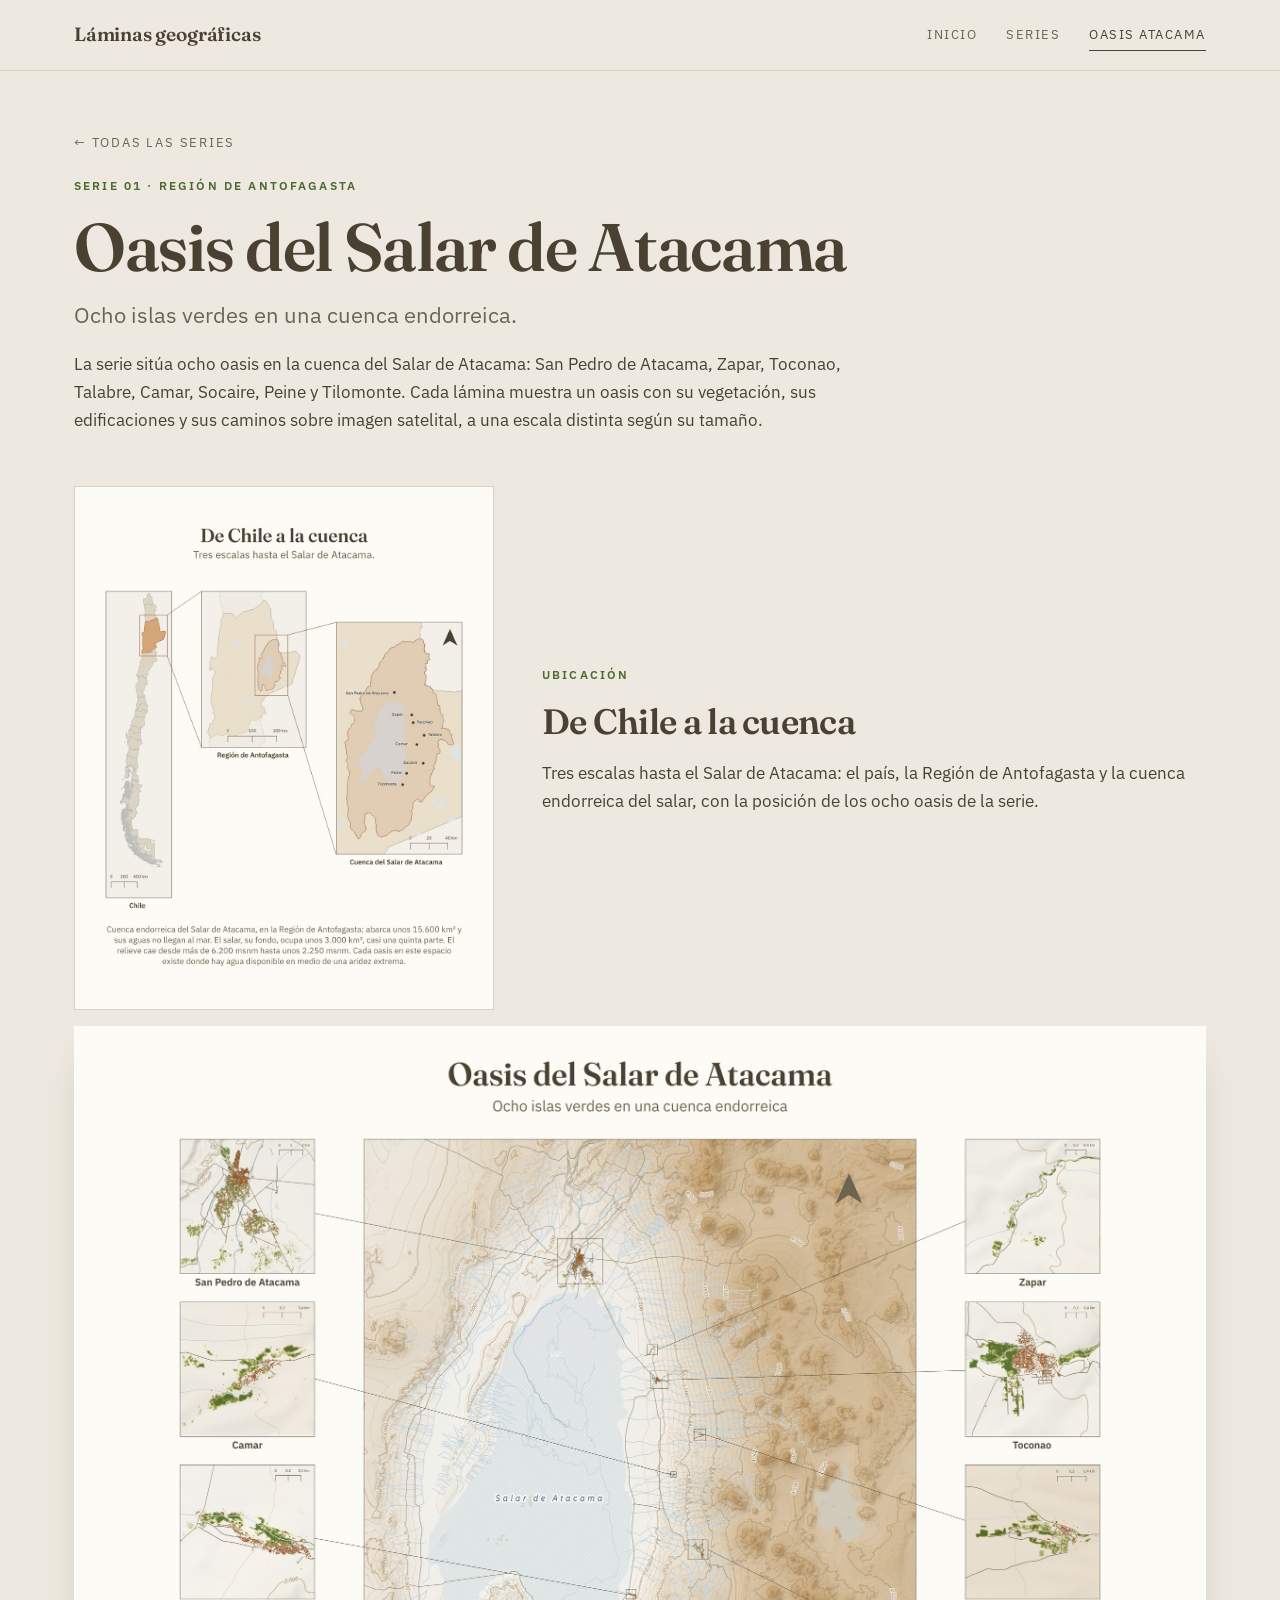
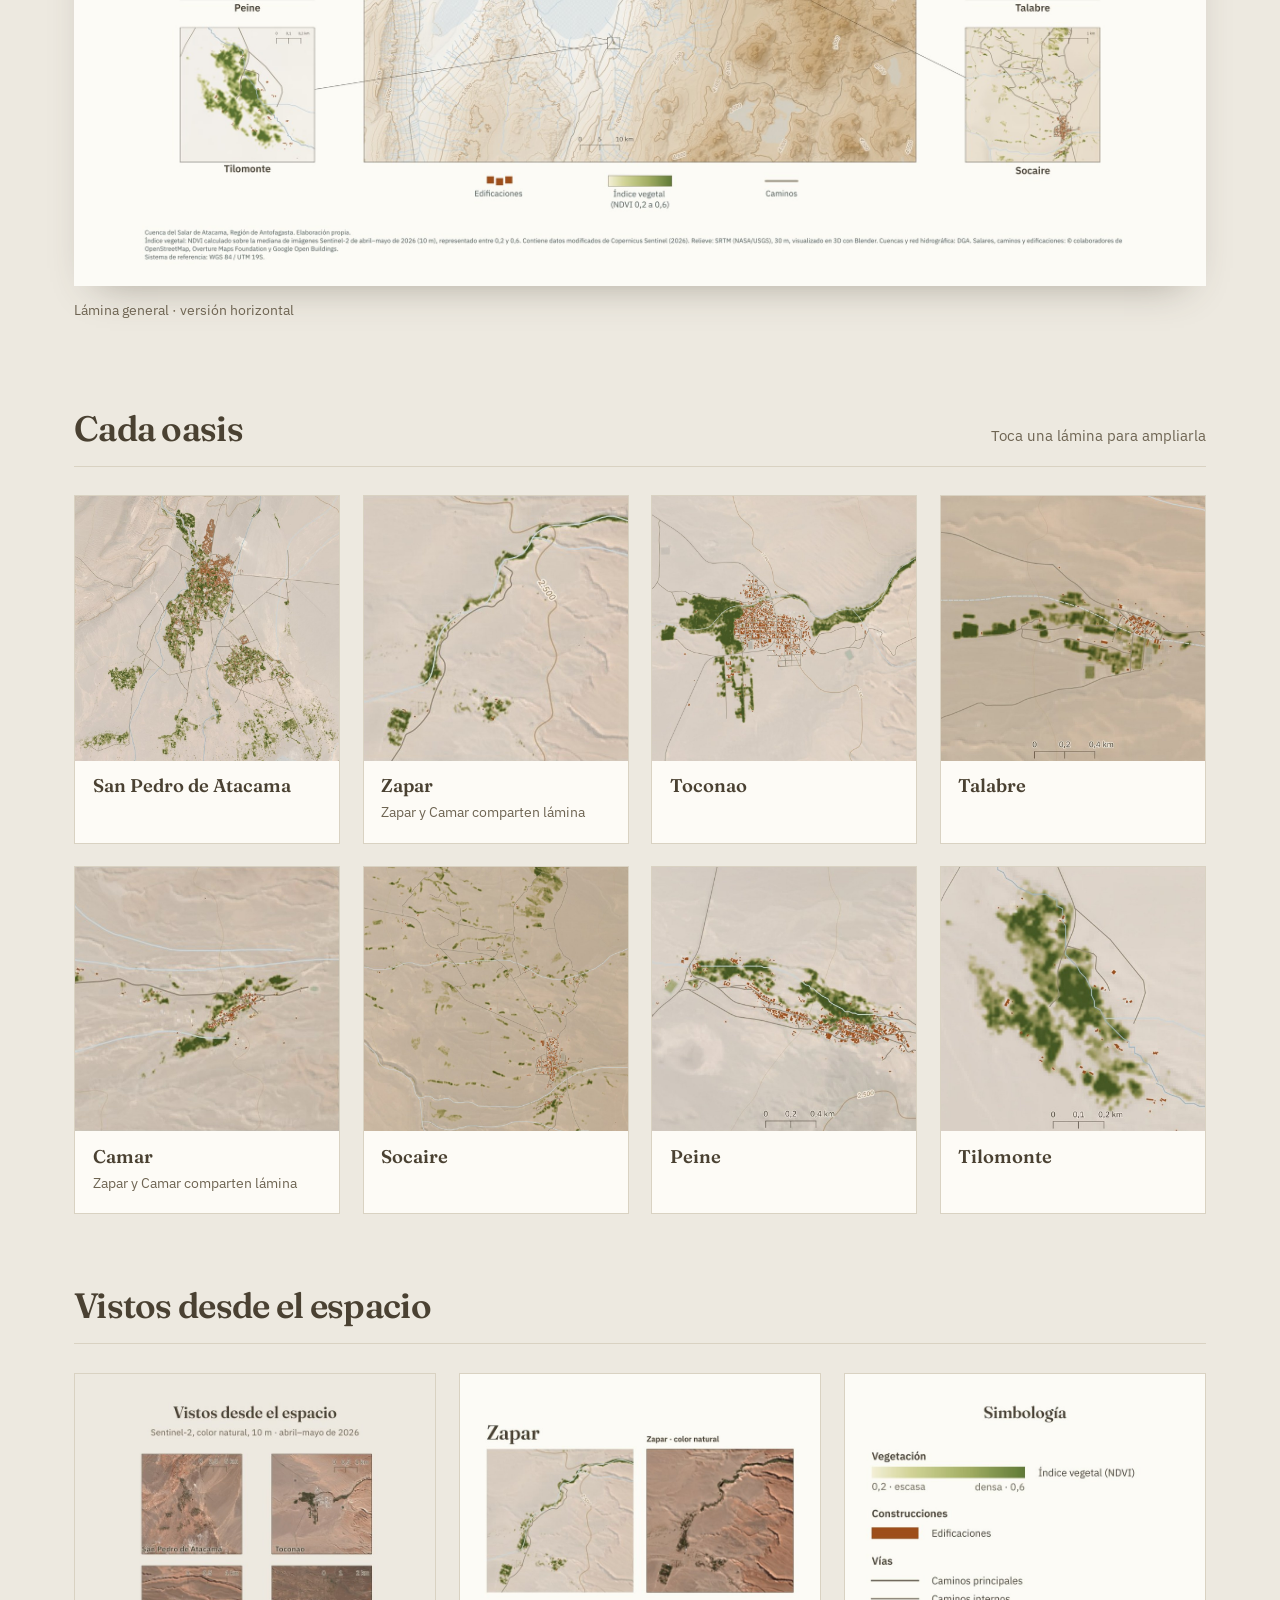
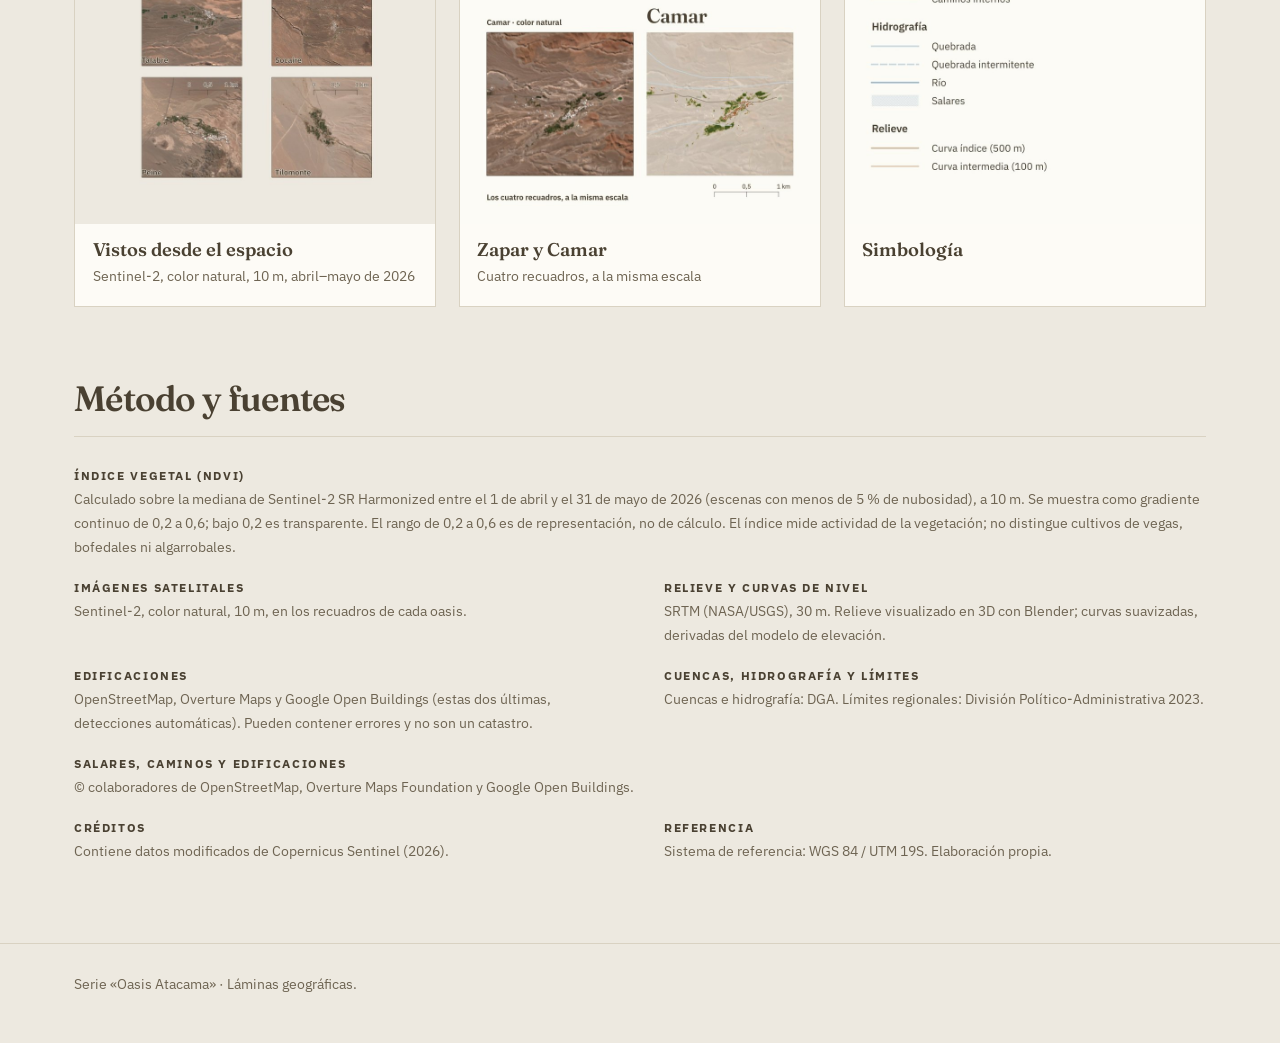
==== commit 6d34089b: "Add files via upload" ====
--- a/oasis/index.html
+++ b/oasis/index.html
@@ -8,10 +8,11 @@
 <link rel="preconnect" href="https://fonts.googleapis.com"><link rel="preconnect" href="https://fonts.gstatic.com" crossorigin><link href="https://fonts.googleapis.com/css2?family=Fraunces:opsz,wght@9..144,600&family=IBM+Plex+Sans:wght@400;600&display=swap" rel="stylesheet">
 <link rel="stylesheet" href="../estilos.css">
 </head>
-<body>
-<header class="sitio"><div class="wrap"><a class="marca" href="../index.html">Láminas geográficas</a><nav><a href="../index.html">Inicio</a><a href="index.html" aria-current="page">Oasis Atacama</a></nav></div></header>
+<body class="tema-oasis">
+<header class="sitio"><div class="wrap"><a class="marca" href="../index.html">Láminas geográficas</a><nav><a href="../index.html">Inicio</a><a href="../series.html">Series</a><a href="../oasis/index.html" aria-current="page">Oasis Atacama</a></nav></div></header>
 <main class="wrap">
-<div class="titulo-pagina"><a class="volver" href="../index.html">← Todas las series</a><p class="etiqueta">Serie 01 · Región de Antofagasta</p><h1>Oasis del Salar de Atacama</h1><p class="bajada">Ocho islas verdes en una cuenca endorreica.</p><p style="margin-top:1.2rem">La serie sitúa ocho oasis en la cuenca del Salar de Atacama: San Pedro de Atacama, Zapar, Toconao, Talabre, Camar, Socaire, Peine y Tilomonte. Cada lámina muestra un oasis con su vegetación, sus edificaciones y sus caminos sobre imagen satelital, a una escala distinta según su tamaño.</p></div>
+<div class="titulo-pagina"><a class="volver" href="../series.html">← Todas las series</a><p class="etiqueta">Serie 01 · Región de Antofagasta</p><h1>Oasis del Salar de Atacama</h1><p class="bajada">Ocho islas verdes en una cuenca endorreica.</p><p style="margin-top:1.2rem">La serie sitúa ocho oasis en la cuenca del Salar de Atacama: San Pedro de Atacama, Zapar, Toconao, Talabre, Camar, Socaire, Peine y Tilomonte. Cada lámina muestra un oasis con su vegetación, sus edificaciones y sus caminos sobre imagen satelital, a una escala distinta según su tamaño.</p></div>
+<section class="ubicacion"><figure class="ficha"><button type="button" data-full="../img/00_ubicacion.jpg" data-alt="Tres mapas encadenados: Chile con la Región de Antofagasta destacada, la región con la cuenca del Salar de Atacama destacada y la cuenca con la ubicación de los ocho oasis." aria-label="Ampliar lámina: De Chile a la cuenca"><img src="../img/00_ubicacion.jpg" width="1080" height="1350" alt="Tres mapas encadenados: Chile con la Región de Antofagasta destacada, la región con la cuenca del Salar de Atacama destacada y la cuenca con la ubicación de los ocho oasis." loading="eager"></button></figure><div><p class="etiqueta">Ubicación</p><h2>De Chile a la cuenca</h2><p>Tres escalas hasta el Salar de Atacama: el país, la Región de Antofagasta y la cuenca endorreica del salar, con la posición de los ocho oasis de la serie.</p></div></section>
 <figure class="hero"><img src="../img/oasis_horizontal.jpg" width="2400" height="1823" alt="Lámina horizontal: mapa de la cuenca del Salar de Atacama al centro, con relieve y curvas de nivel, y ocho recuadros de detalle conectados a cada oasis." loading="eager"><figcaption><span>Lámina general · versión horizontal</span></figcaption></figure>
 <section class="seccion"><header><h2>Cada oasis</h2><p>Toca una lámina para ampliarla</p></header><div class="grilla cuatro"><figure class="ficha"><button type="button" data-full="../img/02_san_pedro.jpg" data-alt="Mapa del oasis de San Pedro de Atacama sobre imagen satelital: vegetación en verde, edificaciones en marrón y caminos en gris." aria-label="Ampliar lámina: San Pedro de Atacama"><img src="../img/thumbs/02_san_pedro.jpg" width="900" height="900" alt="Mapa del oasis de San Pedro de Atacama sobre imagen satelital: vegetación en verde, edificaciones en marrón y caminos en gris." loading="lazy"></button><figcaption><strong>San Pedro de Atacama</strong></figcaption></figure><figure class="ficha"><button type="button" data-full="../img/10_zapar_camar.jpg" data-alt="Mapa del oasis de Zapar: vegetación verde a lo largo de una quebrada, junto a un camino, sobre relieve sombreado." aria-label="Ampliar lámina: Zapar"><img src="../img/thumbs/zapar.jpg" width="900" height="900" alt="Mapa del oasis de Zapar: vegetación verde a lo largo de una quebrada, junto a un camino, sobre relieve sombreado." loading="lazy"></button><figcaption><strong>Zapar</strong><span>Zapar y Camar comparten lámina</span></figcaption></figure><figure class="ficha"><button type="button" data-full="../img/03_toconao.jpg" data-alt="Mapa del oasis de Toconao: franjas de vegetación verde al oeste y al este del casco urbano, con edificaciones en marrón." aria-label="Ampliar lámina: Toconao"><img src="../img/thumbs/03_toconao.jpg" width="900" height="900" alt="Mapa del oasis de Toconao: franjas de vegetación verde al oeste y al este del casco urbano, con edificaciones en marrón." loading="lazy"></button><figcaption><strong>Toconao</strong></figcaption></figure><figure class="ficha"><button type="button" data-full="../img/04_talabre.jpg" data-alt="Mapa del oasis de Talabre: parcelas verdes alargadas alrededor del poblado, sobre imagen satelital." aria-label="Ampliar lámina: Talabre"><img src="../img/thumbs/04_talabre.jpg" width="900" height="900" alt="Mapa del oasis de Talabre: parcelas verdes alargadas alrededor del poblado, sobre imagen satelital." loading="lazy"></button><figcaption><strong>Talabre</strong></figcaption></figure><figure class="ficha"><button type="button" data-full="../img/10_zapar_camar.jpg" data-alt="Mapa del oasis de Camar: vegetación verde y edificaciones en marrón entre quebradas, sobre relieve sombreado." aria-label="Ampliar lámina: Camar"><img src="../img/thumbs/camar.jpg" width="900" height="900" alt="Mapa del oasis de Camar: vegetación verde y edificaciones en marrón entre quebradas, sobre relieve sombreado." loading="lazy"></button><figcaption><strong>Camar</strong><span>Zapar y Camar comparten lámina</span></figcaption></figure><figure class="ficha"><button type="button" data-full="../img/05_socaire.jpg" data-alt="Mapa del oasis de Socaire: parcelas verdes dispersas alrededor del poblado, con caminos en gris." aria-label="Ampliar lámina: Socaire"><img src="../img/thumbs/05_socaire.jpg" width="900" height="900" alt="Mapa del oasis de Socaire: parcelas verdes dispersas alrededor del poblado, con caminos en gris." loading="lazy"></button><figcaption><strong>Socaire</strong></figcaption></figure><figure class="ficha"><button type="button" data-full="../img/06_peine.jpg" data-alt="Mapa del oasis de Peine: vegetación verde y edificaciones en marrón dispuestas de forma alargada." aria-label="Ampliar lámina: Peine"><img src="../img/thumbs/06_peine.jpg" width="900" height="900" alt="Mapa del oasis de Peine: vegetación verde y edificaciones en marrón dispuestas de forma alargada." loading="lazy"></button><figcaption><strong>Peine</strong></figcaption></figure><figure class="ficha"><button type="button" data-full="../img/07_tilomonte.jpg" data-alt="Mapa del oasis de Tilomonte: mancha de vegetación verde con quebradas en azul y algunas edificaciones." aria-label="Ampliar lámina: Tilomonte"><img src="../img/thumbs/07_tilomonte.jpg" width="900" height="900" alt="Mapa del oasis de Tilomonte: mancha de vegetación verde con quebradas en azul y algunas edificaciones." loading="lazy"></button><figcaption><strong>Tilomonte</strong></figcaption></figure></div></section>
 <section class="seccion"><header><h2>Vistos desde el espacio</h2></header><div class="grilla"><figure class="ficha"><button type="button" data-full="../img/08_vistos_desde_el_espacio.jpg" data-alt="Seis recuadros en color natural de los oasis, vistos con Sentinel-2." aria-label="Ampliar lámina: Vistos desde el espacio"><img src="../img/thumbs/08_vistos_desde_el_espacio.jpg" width="800" height="1000" alt="Seis recuadros en color natural de los oasis, vistos con Sentinel-2." loading="lazy"></button><figcaption><strong>Vistos desde el espacio</strong><span>Sentinel-2, color natural, 10 m, abril–mayo de 2026</span></figcaption></figure><figure class="ficha"><button type="button" data-full="../img/10_zapar_camar.jpg" data-alt="Zapar y Camar: cada oasis en color natural y con su vegetación, a la misma escala." aria-label="Ampliar lámina: Zapar y Camar"><img src="../img/thumbs/10_zapar_camar.jpg" width="800" height="1000" alt="Zapar y Camar: cada oasis en color natural y con su vegetación, a la misma escala." loading="lazy"></button><figcaption><strong>Zapar y Camar</strong><span>Cuatro recuadros, a la misma escala</span></figcaption></figure><figure class="ficha"><button type="button" data-full="../img/09_simbologia.jpg" data-alt="Simbología de la serie: índice vegetal, edificaciones, vías, hidrografía y curvas de nivel." aria-label="Ampliar lámina: Simbología"><img src="../img/thumbs/09_simbologia.jpg" width="800" height="1000" alt="Simbología de la serie: índice vegetal, edificaciones, vías, hidrografía y curvas de nivel." loading="lazy"></button><figcaption><strong>Simbología</strong></figcaption></figure></div></section>
--- a/estilos.css
+++ b/estilos.css
@@ -1,4 +1,6 @@
-:root{--texto:#4A4132;--gris:#6E6452;--fondo:#EDE9E0;--leyenda:#FDFBF6;--linea:#d9d2c2;--acento:#4d6b2f}
+:root{--texto:#1E2B33;--gris:#5B6B75;--fondo:#EEF1F2;--leyenda:#FFFFFF;--linea:#D3DADD;--acento:#1F7A8C;--sombra:30,43,51;--velo:rgba(18,26,31,.85);--boton-hover:#1F7A8C}
+/* tema de serie: Oasis Atacama (paleta propia de las láminas) */
+.tema-oasis{--texto:#4A4132;--gris:#6E6452;--fondo:#EDE9E0;--leyenda:#FDFBF6;--linea:#d9d2c2;--acento:#4d6b2f;--sombra:74,65,50;--velo:var(--velo);--boton-hover:#2f2920}
 *{box-sizing:border-box}
 html{-webkit-text-size-adjust:100%;scroll-behavior:smooth}
 body{margin:0;background:var(--fondo);color:var(--texto);font-family:"IBM Plex Sans",system-ui,sans-serif;line-height:1.65;font-size:17px;-webkit-font-smoothing:antialiased}
@@ -16,15 +18,23 @@
 h1{font-size:clamp(2.6rem,7vw,5rem);line-height:1.02}
 h2{font-size:clamp(1.6rem,3vw,2.2rem);line-height:1.15}
 h3{font-size:1.2rem;line-height:1.25}
-.etiqueta{font-size:.75rem;letter-spacing:.18em;text-transform:uppercase;color:var(--gris);margin:0 0 1.1rem}
+.etiqueta{font-size:.75rem;letter-spacing:.18em;text-transform:uppercase;color:var(--acento);font-weight:600;margin:0 0 1.1rem}
 p{margin:0 0 1rem}
 .bajada{font-size:clamp(1.15rem,2vw,1.4rem);line-height:1.5;color:var(--gris)}
+/* portada de entrada */
+.portada{min-height:calc(100vh - 74px);display:grid;grid-template-columns:1.1fr .9fr;gap:4rem;align-items:center;padding:3rem 0}
+.portada h1{font-size:clamp(3rem,8vw,6rem)}
+.portada figure{margin:0;justify-self:end;max-width:460px;width:100%}
+.portada figure img{display:block;width:100%;height:auto;box-shadow:0 22px 48px -24px rgba(var(--sombra),.55)}
+.firma{margin:1.6rem 0 0;font-size:.95rem;color:var(--gris)}
+.boton{display:inline-block;margin-top:1.8rem;padding:.95rem 1.7rem;background:var(--texto);color:var(--leyenda);text-decoration:none;font-size:.8rem;letter-spacing:.14em;text-transform:uppercase;transition:.2s}
+.boton:hover{background:var(--boton-hover)}
 /* portada: intro */
 .intro{display:grid;grid-template-columns:1.25fr 1fr;gap:3rem;align-items:end;padding:4.5rem 0 3rem}
 .intro .bio{font-size:1rem;color:var(--texto);border-left:2px solid var(--linea);padding-left:1.4rem}
 /* imagen principal */
 .hero{margin:0 0 1rem}
-.hero img{display:block;width:100%;height:auto;background:var(--leyenda);box-shadow:0 18px 40px -22px rgba(74,65,50,.45)}
+.hero img{display:block;width:100%;height:auto;background:var(--leyenda);box-shadow:0 18px 40px -22px rgba(var(--sombra),.45)}
 .hero figcaption{display:flex;justify-content:space-between;gap:1rem;flex-wrap:wrap;font-size:.85rem;color:var(--gris);margin-top:.8rem}
 .hero figcaption a{text-decoration:none;border-bottom:1px solid var(--gris)}
 .hero figcaption a:hover{color:var(--texto);border-color:var(--texto)}
@@ -34,7 +44,7 @@
 .seccion>header p{margin:0;color:var(--gris);font-size:.95rem}
 /* tarjetas de serie */
 .serie{display:grid;grid-template-columns:minmax(0,340px) 1fr;gap:2.5rem;align-items:center;background:var(--leyenda);border:1px solid var(--linea);padding:1.5rem;text-decoration:none;transition:.25s}
-.serie:hover{transform:translateY(-3px);box-shadow:0 18px 36px -24px rgba(74,65,50,.55)}
+.serie:hover{transform:translateY(-3px);box-shadow:0 18px 36px -24px rgba(var(--sombra),.55)}
 .serie img{display:block;width:100%;height:auto}
 .serie h3{font-size:clamp(1.6rem,3vw,2.3rem);margin-bottom:.6rem}
 .serie p{color:var(--gris);max-width:34rem}
@@ -48,12 +58,15 @@
 .grilla{display:grid;grid-template-columns:repeat(3,1fr);gap:1.4rem}
 .grilla.cuatro{grid-template-columns:repeat(4,1fr)}
 .ficha{margin:0;background:var(--leyenda);border:1px solid var(--linea);transition:.25s}
-.ficha:hover{transform:translateY(-3px);box-shadow:0 18px 36px -24px rgba(74,65,50,.55)}
+.ficha:hover{transform:translateY(-3px);box-shadow:0 18px 36px -24px rgba(var(--sombra),.55)}
 .ficha button{display:block;width:100%;padding:0;border:0;background:none;cursor:zoom-in}
 .ficha img{display:block;width:100%;height:auto}
 .ficha figcaption{padding:.9rem 1.1rem 1.1rem}
 .ficha figcaption strong{font-family:Fraunces,Georgia,serif;font-size:1.15rem;font-weight:600;display:block;line-height:1.2}
 .ficha figcaption span{font-size:.85rem;color:var(--gris)}
+.ubicacion{display:grid;grid-template-columns:minmax(0,420px) 1fr;gap:3rem;align-items:center;margin:0 0 1rem}
+.ubicacion .ficha{max-width:420px}
+.ubicacion h2{margin-bottom:1rem}
 /* método */
 .metodo{display:grid;grid-template-columns:1fr 1fr;gap:1.2rem 3rem;margin-top:.5rem}
 .metodo p{font-size:.9rem;color:var(--gris);margin:0}
@@ -61,12 +74,15 @@
 .metodo .ancho{grid-column:1/-1}
 /* visor */
 dialog{border:0;padding:0;background:transparent;max-width:min(94vw,900px);max-height:94vh;overflow:visible}
-dialog::backdrop{background:rgba(40,34,24,.82)}
+dialog::backdrop{background:var(--velo)}
 dialog img{display:block;max-width:100%;max-height:90vh;margin:auto;background:var(--leyenda)}
 dialog form{position:absolute;top:-2.4rem;right:0;margin:0}
 dialog button{font:inherit;font-size:.8rem;letter-spacing:.12em;text-transform:uppercase;background:none;border:0;color:#fff;cursor:pointer}
 footer{margin-top:5rem;border-top:1px solid var(--linea);padding:1.8rem 0 3rem;font-size:.85rem;color:var(--gris)}
 @media (max-width:820px){
+ .portada{grid-template-columns:1fr;gap:2.2rem;min-height:0;padding:2.4rem 0}
+ .portada figure{justify-self:start;max-width:320px}
+ .ubicacion{grid-template-columns:1fr;gap:1.4rem}
  .intro{grid-template-columns:1fr;gap:1.6rem;padding:2.6rem 0 2rem}
  .serie{grid-template-columns:1fr;gap:1.4rem}
  .grilla,.grilla.cuatro{grid-template-columns:repeat(2,1fr);gap:1rem}
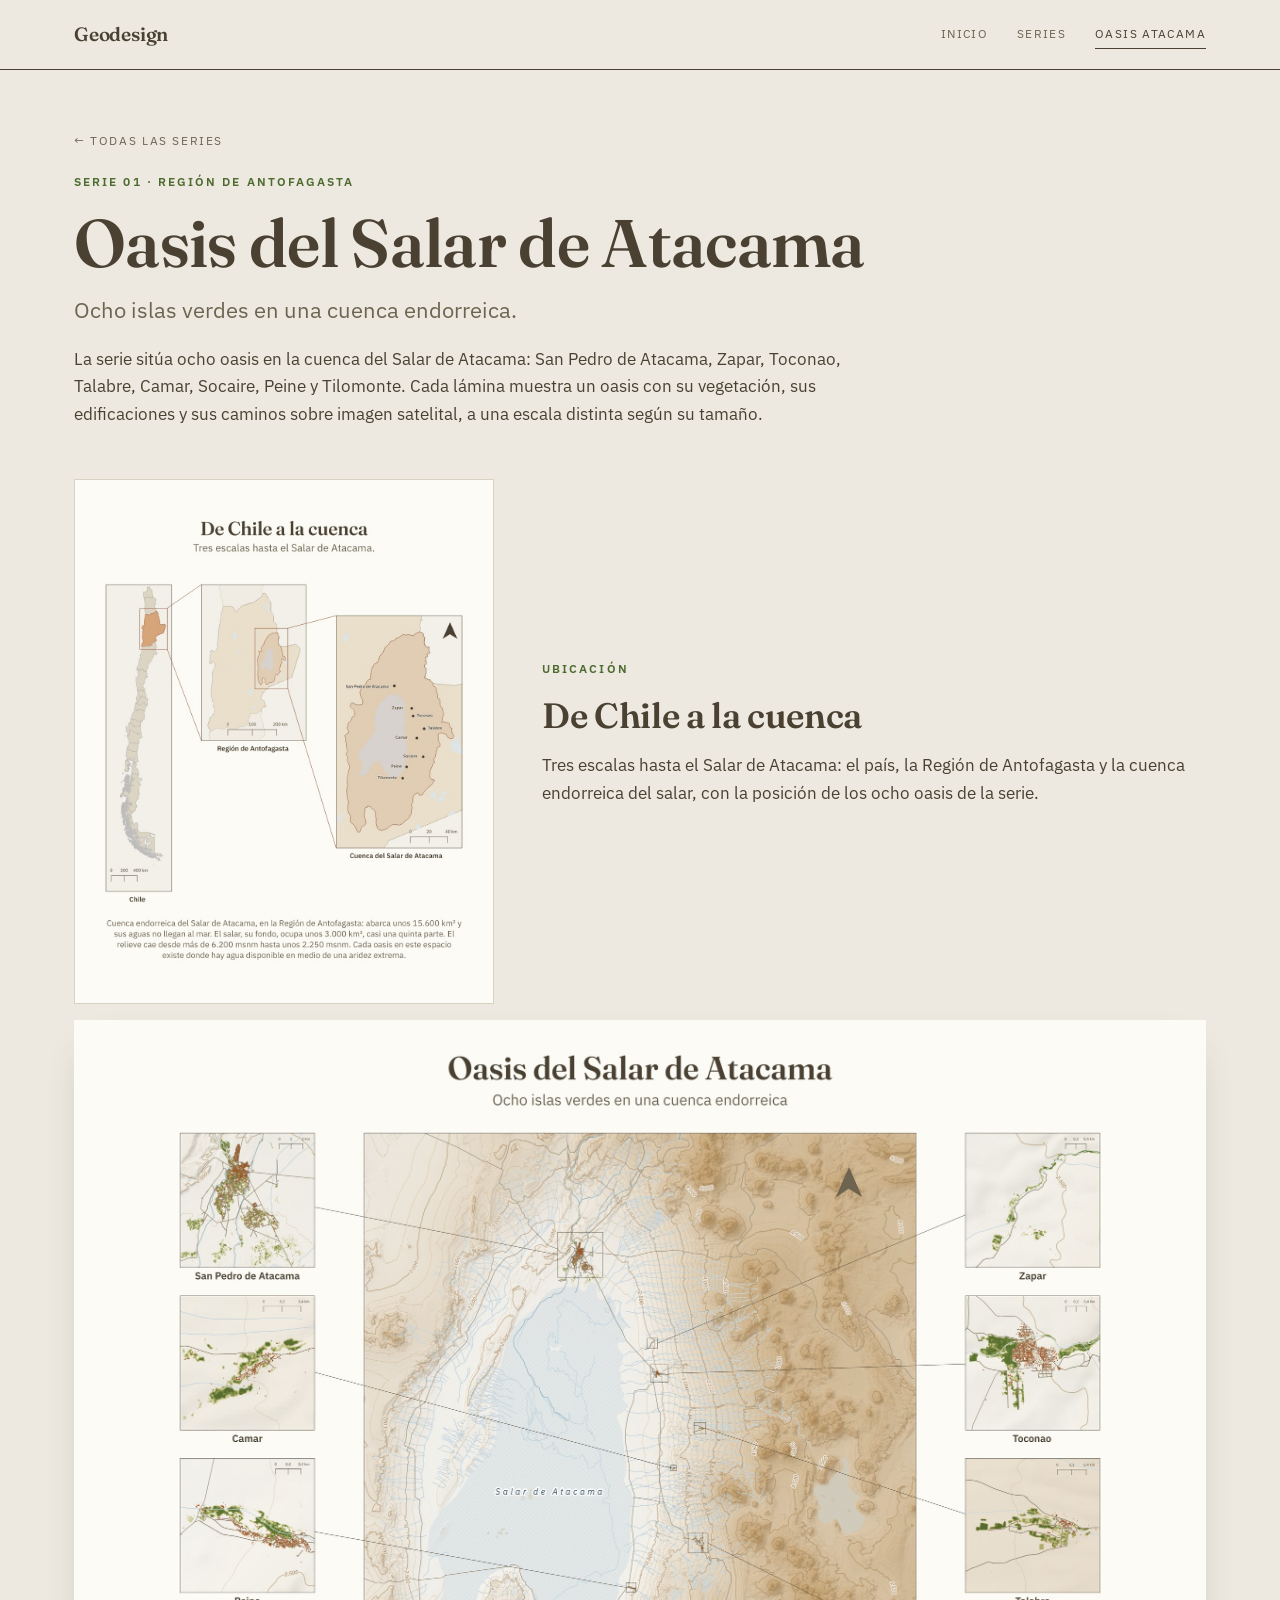
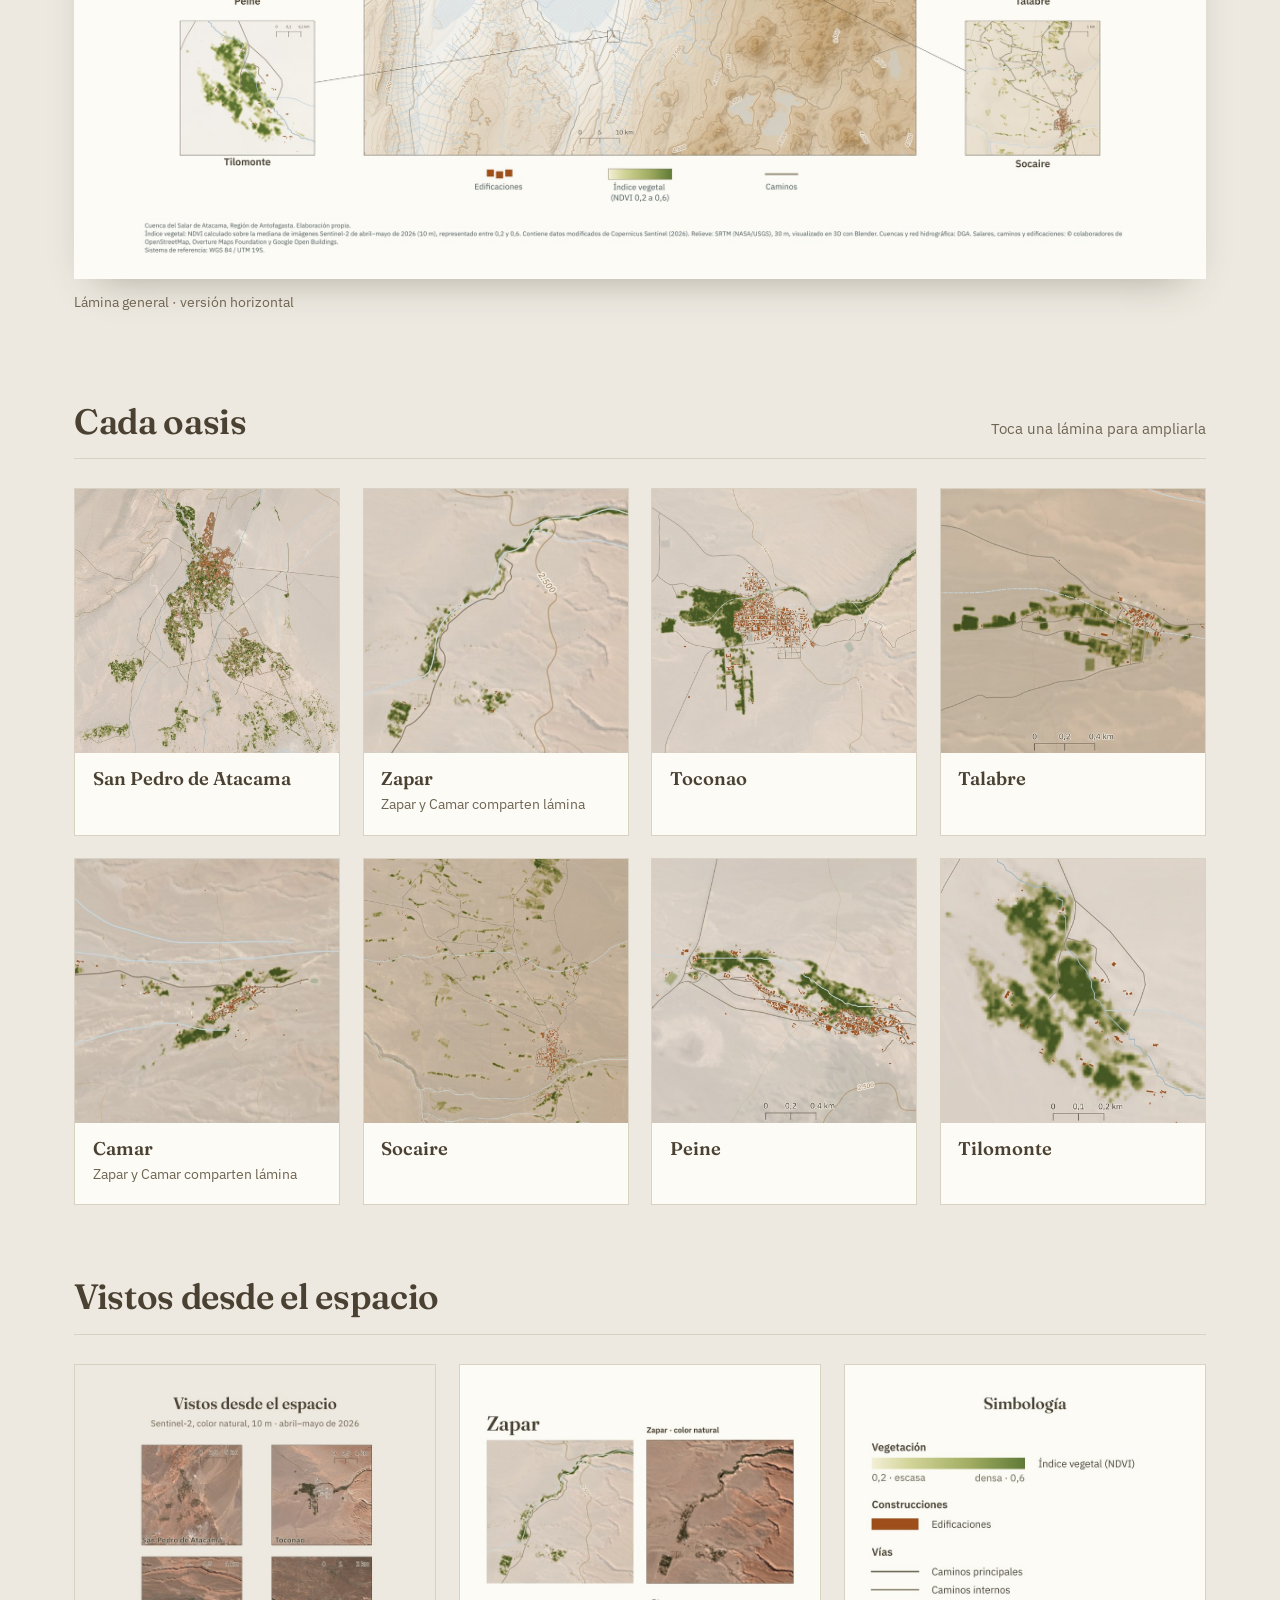
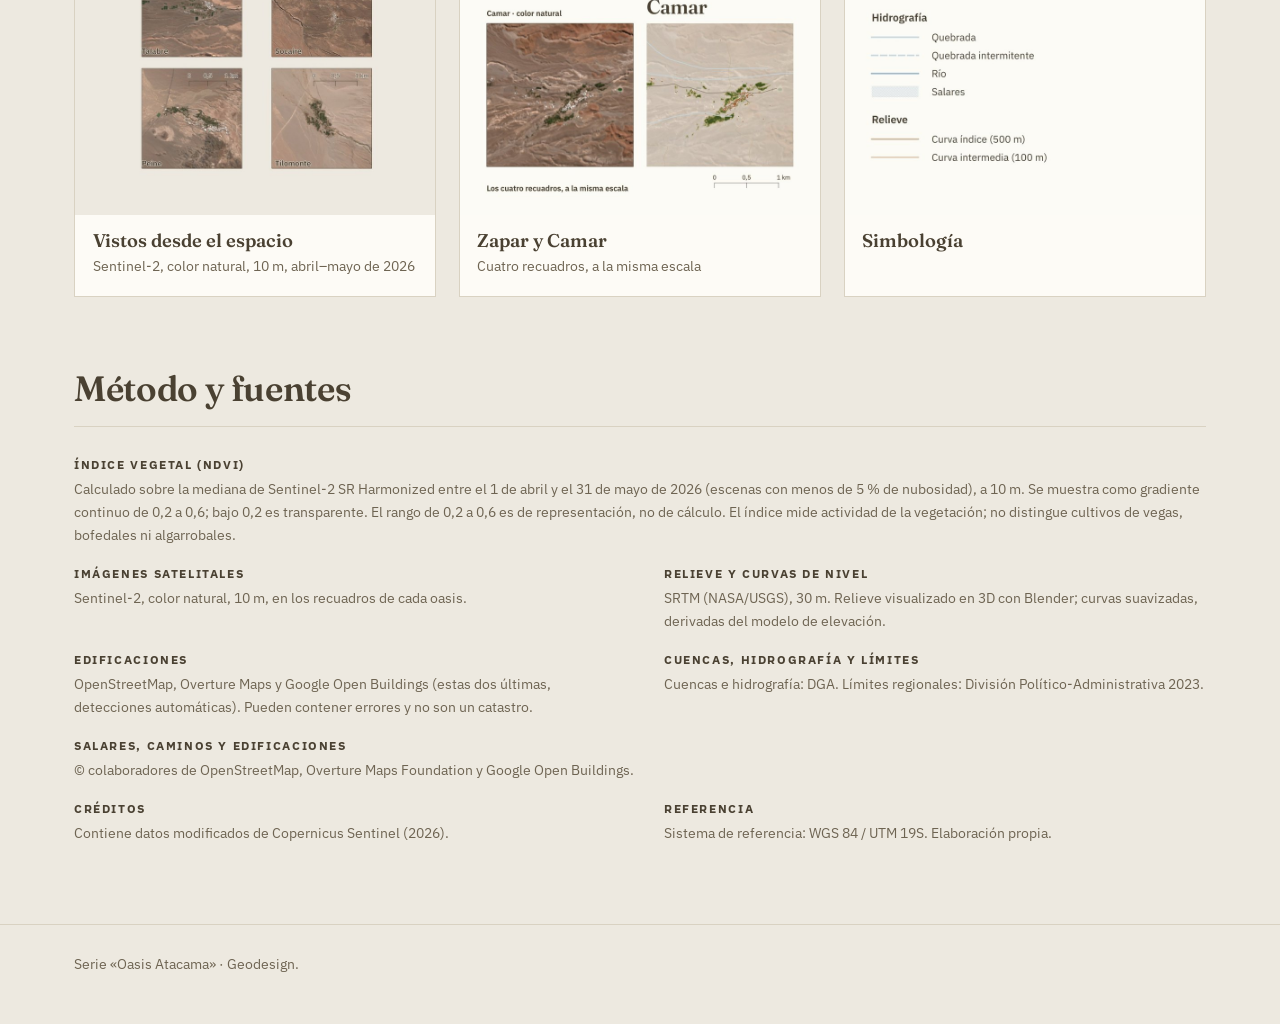
==== commit 63284081: "Add files via upload" ====
--- a/oasis/index.html
+++ b/oasis/index.html
@@ -3,13 +3,13 @@
 <head>
 <meta charset="utf-8">
 <meta name="viewport" content="width=device-width,initial-scale=1">
-<title>Oasis Atacama · Láminas geográficas</title>
+<title>Oasis Atacama · Geodesign</title>
 <meta name="description" content="Ocho islas verdes en una cuenca endorreica: los oasis del Salar de Atacama vistos con Sentinel-2.">
 <link rel="preconnect" href="https://fonts.googleapis.com"><link rel="preconnect" href="https://fonts.gstatic.com" crossorigin><link href="https://fonts.googleapis.com/css2?family=Fraunces:opsz,wght@9..144,600&family=IBM+Plex+Sans:wght@400;600&display=swap" rel="stylesheet">
 <link rel="stylesheet" href="../estilos.css">
 </head>
 <body class="tema-oasis">
-<header class="sitio"><div class="wrap"><a class="marca" href="../index.html">Láminas geográficas</a><nav><a href="../index.html">Inicio</a><a href="../series.html">Series</a><a href="../oasis/index.html" aria-current="page">Oasis Atacama</a></nav></div></header>
+<header class="sitio"><div class="wrap"><a class="marca" href="../index.html">Geodesign</a><nav><a href="../index.html">Inicio</a><a href="../series.html">Series</a><a href="../oasis/index.html" aria-current="page">Oasis Atacama</a></nav></div></header>
 <main class="wrap">
 <div class="titulo-pagina"><a class="volver" href="../series.html">← Todas las series</a><p class="etiqueta">Serie 01 · Región de Antofagasta</p><h1>Oasis del Salar de Atacama</h1><p class="bajada">Ocho islas verdes en una cuenca endorreica.</p><p style="margin-top:1.2rem">La serie sitúa ocho oasis en la cuenca del Salar de Atacama: San Pedro de Atacama, Zapar, Toconao, Talabre, Camar, Socaire, Peine y Tilomonte. Cada lámina muestra un oasis con su vegetación, sus edificaciones y sus caminos sobre imagen satelital, a una escala distinta según su tamaño.</p></div>
 <section class="ubicacion"><figure class="ficha"><button type="button" data-full="../img/00_ubicacion.jpg" data-alt="Tres mapas encadenados: Chile con la Región de Antofagasta destacada, la región con la cuenca del Salar de Atacama destacada y la cuenca con la ubicación de los ocho oasis." aria-label="Ampliar lámina: De Chile a la cuenca"><img src="../img/00_ubicacion.jpg" width="1080" height="1350" alt="Tres mapas encadenados: Chile con la Región de Antofagasta destacada, la región con la cuenca del Salar de Atacama destacada y la cuenca con la ubicación de los ocho oasis." loading="eager"></button></figure><div><p class="etiqueta">Ubicación</p><h2>De Chile a la cuenca</h2><p>Tres escalas hasta el Salar de Atacama: el país, la Región de Antofagasta y la cuenca endorreica del salar, con la posición de los ocho oasis de la serie.</p></div></section>
@@ -28,7 +28,7 @@
 <p><strong>Referencia</strong>Sistema de referencia: WGS&nbsp;84 / UTM&nbsp;19S. Elaboración propia.</p>
 </div></section>
 </main>
-<footer><div class="wrap">Serie «Oasis Atacama» · Láminas geográficas.</div></footer>
+<footer><div class="wrap">Serie «Oasis Atacama» · Geodesign.</div></footer>
 <dialog id="visor"><form method="dialog"><button aria-label="Cerrar">Cerrar ✕</button></form><img id="visor-img" alt=""></dialog>
 <script>
 (function(){var d=document.getElementById("visor"),i=document.getElementById("visor-img");
--- a/estilos.css
+++ b/estilos.css
@@ -1,34 +1,49 @@
-:root{--texto:#1E2B33;--gris:#5B6B75;--fondo:#EEF1F2;--leyenda:#FFFFFF;--linea:#D3DADD;--acento:#1F7A8C;--sombra:30,43,51;--velo:rgba(18,26,31,.85);--boton-hover:#1F7A8C}
+:root{--texto:#232B36;--gris:#5C6670;--fondo:#FAF6ED;--leyenda:#FFFFFF;--linea:#DAD6C8;--acento:#566B88;--azul:#B8C5D5;--bruma:#D6DAD9;--crema:#E8E6D2;--mantequilla:#E8DFB4;--sombra:35,43,54;--velo:rgba(24,30,38,.85);--boton-hover:#232B36;--f-titulo:Newsreader,Georgia,serif;--f-texto:Newsreader,Georgia,serif;--f-mono:"DM Mono","Courier New",monospace;--peso-titulo:400;--tam-base:18px}
 /* tema de serie: Oasis Atacama (paleta propia de las láminas) */
-.tema-oasis{--texto:#4A4132;--gris:#6E6452;--fondo:#EDE9E0;--leyenda:#FDFBF6;--linea:#d9d2c2;--acento:#4d6b2f;--sombra:74,65,50;--velo:var(--velo);--boton-hover:#2f2920}
+.tema-oasis{--texto:#4A4132;--gris:#6E6452;--fondo:#EDE9E0;--leyenda:#FDFBF6;--linea:#d9d2c2;--acento:#4d6b2f;--azul:#d9d2c2;--bruma:#E4DED0;--crema:#EDE9E0;--mantequilla:#E4DED0;--sombra:74,65,50;--velo:rgba(40,34,24,.82);--boton-hover:#2f2920;--f-titulo:Fraunces,Georgia,serif;--f-texto:"IBM Plex Sans",system-ui,sans-serif;--f-mono:"IBM Plex Sans",system-ui,sans-serif;--peso-titulo:600;--tam-base:17px}
 *{box-sizing:border-box}
 html{-webkit-text-size-adjust:100%;scroll-behavior:smooth}
-body{margin:0;background:var(--fondo);color:var(--texto);font-family:"IBM Plex Sans",system-ui,sans-serif;line-height:1.65;font-size:17px;-webkit-font-smoothing:antialiased}
+body{margin:0;background:var(--fondo);color:var(--texto);font-family:var(--f-texto);line-height:1.6;font-size:var(--tam-base);-webkit-font-smoothing:antialiased}
 a{color:inherit}
 .wrap{max-width:1180px;margin:0 auto;padding:0 24px}
 /* cabecera */
-header.sitio{border-bottom:1px solid var(--linea)}
+header.sitio{border-bottom:1px solid var(--texto)}
 header.sitio .wrap{display:flex;justify-content:space-between;align-items:center;padding-top:1.2rem;padding-bottom:1.2rem}
-.marca{font-family:Fraunces,Georgia,serif;font-weight:600;font-size:1.2rem;text-decoration:none;letter-spacing:-.01em}
+.marca{font-family:var(--f-titulo);font-weight:var(--peso-titulo);font-size:1.2rem;text-decoration:none;letter-spacing:-.01em}
 header.sitio nav{display:flex;gap:1.8rem}
-header.sitio nav a{font-size:.8rem;letter-spacing:.12em;text-transform:uppercase;text-decoration:none;color:var(--gris);padding:.3rem 0;border-bottom:1px solid transparent;transition:.2s}
+header.sitio nav a{font-family:var(--f-mono);font-size:.72rem;letter-spacing:.12em;text-transform:uppercase;text-decoration:none;color:var(--gris);padding:.3rem 0;border-bottom:1px solid transparent;transition:.2s}
 header.sitio nav a:hover,header.sitio nav a[aria-current]{color:var(--texto);border-bottom-color:var(--texto)}
 /* tipografía */
-h1,h2,h3{font-family:Fraunces,Georgia,serif;font-weight:600;letter-spacing:-.02em;margin:0}
+h1,h2,h3{font-family:var(--f-titulo);font-weight:var(--peso-titulo);letter-spacing:-.01em;margin:0}
 h1{font-size:clamp(2.6rem,7vw,5rem);line-height:1.02}
 h2{font-size:clamp(1.6rem,3vw,2.2rem);line-height:1.15}
 h3{font-size:1.2rem;line-height:1.25}
-.etiqueta{font-size:.75rem;letter-spacing:.18em;text-transform:uppercase;color:var(--acento);font-weight:600;margin:0 0 1.1rem}
+h1 em,h2 em,h3 em{font-style:italic}
+.etiqueta{font-family:var(--f-mono);font-size:.72rem;letter-spacing:.18em;text-transform:uppercase;color:var(--acento);font-weight:600;margin:0 0 1.1rem}
 p{margin:0 0 1rem}
 .bajada{font-size:clamp(1.15rem,2vw,1.4rem);line-height:1.5;color:var(--gris)}
-/* portada de entrada */
-.portada{min-height:calc(100vh - 74px);display:grid;grid-template-columns:1.1fr .9fr;gap:4rem;align-items:center;padding:3rem 0}
+/* portada de entrada: título a la izquierda, quién soy a la derecha */
+.inicio{display:grid;grid-template-columns:minmax(0,1fr) minmax(0,1.1fr);gap:3.5rem;align-items:center;min-height:calc(100vh - 74px);padding:2.5rem 0}
+.inicio .portada{min-height:0;padding:0}
+.firma{font-family:var(--f-mono);font-size:.8rem;letter-spacing:.08em;text-transform:uppercase;color:var(--gris);margin:.6rem 0 0}
+.inicio .portada h1{font-size:clamp(2.6rem,5.2vw,4.6rem)}
+.inicio .quien{display:block;margin:0;padding:2rem 2.2rem}
+.inicio .quien h2{font-size:1.5rem;margin:.3rem 0 1rem}
+.inicio .quien p{font-size:.95rem;line-height:1.55;margin:0 0 .8rem}
+.inicio .quien p:last-child{margin-bottom:0}
+.portada{min-height:calc(100vh - 74px);display:flex;flex-direction:column;justify-content:center;align-items:flex-start;padding:4rem 0}
+.portada .bajada{max-width:42rem}
+.quien{display:grid;grid-template-columns:minmax(0,1fr) 2fr;gap:3rem;padding:3rem 2.4rem;background:var(--bruma);margin-top:1rem}
+.quien p{max-width:40rem;font-size:1.05rem}
+.quien p.etiqueta{font-size:.72rem}
+.quien a{color:var(--acento);text-underline-offset:3px}
+.quien a:hover{color:var(--texto)}
 .portada h1{font-size:clamp(3rem,8vw,6rem)}
 .portada figure{margin:0;justify-self:end;max-width:460px;width:100%}
 .portada figure img{display:block;width:100%;height:auto;box-shadow:0 22px 48px -24px rgba(var(--sombra),.55)}
 .firma{margin:1.6rem 0 0;font-size:.95rem;color:var(--gris)}
-.boton{display:inline-block;margin-top:1.8rem;padding:.95rem 1.7rem;background:var(--texto);color:var(--leyenda);text-decoration:none;font-size:.8rem;letter-spacing:.14em;text-transform:uppercase;transition:.2s}
-.boton:hover{background:var(--boton-hover)}
+.boton{display:inline-block;margin-top:1.8rem;padding:.8rem 1.4rem;background:var(--azul);color:var(--texto);text-decoration:none;font-family:var(--f-mono);font-size:.72rem;letter-spacing:.16em;text-transform:uppercase;transition:.2s}
+.boton:hover{background:var(--boton-hover);color:var(--fondo)}
 /* portada: intro */
 .intro{display:grid;grid-template-columns:1.25fr 1fr;gap:3rem;align-items:end;padding:4.5rem 0 3rem}
 .intro .bio{font-size:1rem;color:var(--texto);border-left:2px solid var(--linea);padding-left:1.4rem}
@@ -48,12 +63,13 @@
 .serie img{display:block;width:100%;height:auto}
 .serie h3{font-size:clamp(1.6rem,3vw,2.3rem);margin-bottom:.6rem}
 .serie p{color:var(--gris);max-width:34rem}
-.serie .ir{font-size:.8rem;letter-spacing:.14em;text-transform:uppercase;color:var(--texto);border-bottom:1px solid var(--texto);padding-bottom:2px}
+.serie p.etiqueta{color:var(--acento)}
+.serie .ir{font-family:var(--f-mono);font-size:.72rem;letter-spacing:.14em;text-transform:uppercase;color:var(--texto);border-bottom:1px solid var(--texto);padding-bottom:2px}
 .nueva{margin-top:1.2rem;border:1px dashed var(--linea);padding:1.4rem 1.6rem;color:var(--gris);font-size:.95rem}
 /* oasis */
 .titulo-pagina{padding:3.5rem 0 2.2rem;max-width:52rem}
 .titulo-pagina h1{font-size:clamp(2.4rem,6vw,4.2rem);margin-bottom:1rem}
-.volver{font-size:.8rem;letter-spacing:.14em;text-transform:uppercase;text-decoration:none;color:var(--gris);display:inline-block;margin-bottom:1.4rem}
+.volver{font-family:var(--f-mono);font-size:.72rem;letter-spacing:.14em;text-transform:uppercase;text-decoration:none;color:var(--gris);display:inline-block;margin-bottom:1.4rem}
 .volver:hover{color:var(--texto)}
 .grilla{display:grid;grid-template-columns:repeat(3,1fr);gap:1.4rem}
 .grilla.cuatro{grid-template-columns:repeat(4,1fr)}
@@ -62,7 +78,7 @@
 .ficha button{display:block;width:100%;padding:0;border:0;background:none;cursor:zoom-in}
 .ficha img{display:block;width:100%;height:auto}
 .ficha figcaption{padding:.9rem 1.1rem 1.1rem}
-.ficha figcaption strong{font-family:Fraunces,Georgia,serif;font-size:1.15rem;font-weight:600;display:block;line-height:1.2}
+.ficha figcaption strong{font-family:var(--f-titulo);font-size:1.15rem;font-weight:var(--peso-titulo);display:block;line-height:1.2}
 .ficha figcaption span{font-size:.85rem;color:var(--gris)}
 .ubicacion{display:grid;grid-template-columns:minmax(0,420px) 1fr;gap:3rem;align-items:center;margin:0 0 1rem}
 .ubicacion .ficha{max-width:420px}
@@ -79,8 +95,10 @@
 dialog form{position:absolute;top:-2.4rem;right:0;margin:0}
 dialog button{font:inherit;font-size:.8rem;letter-spacing:.12em;text-transform:uppercase;background:none;border:0;color:#fff;cursor:pointer}
 footer{margin-top:5rem;border-top:1px solid var(--linea);padding:1.8rem 0 3rem;font-size:.85rem;color:var(--gris)}
+@media (max-width:980px){.inicio{grid-template-columns:1fr;gap:2rem;min-height:0}}
 @media (max-width:820px){
- .portada{grid-template-columns:1fr;gap:2.2rem;min-height:0;padding:2.4rem 0}
+ .portada{min-height:0;padding:3rem 0 2.4rem}
+ .quien{grid-template-columns:1fr;gap:1.2rem;padding:2rem 1.4rem}
  .portada figure{justify-self:start;max-width:320px}
  .ubicacion{grid-template-columns:1fr;gap:1.4rem}
  .intro{grid-template-columns:1fr;gap:1.6rem;padding:2.6rem 0 2rem}
